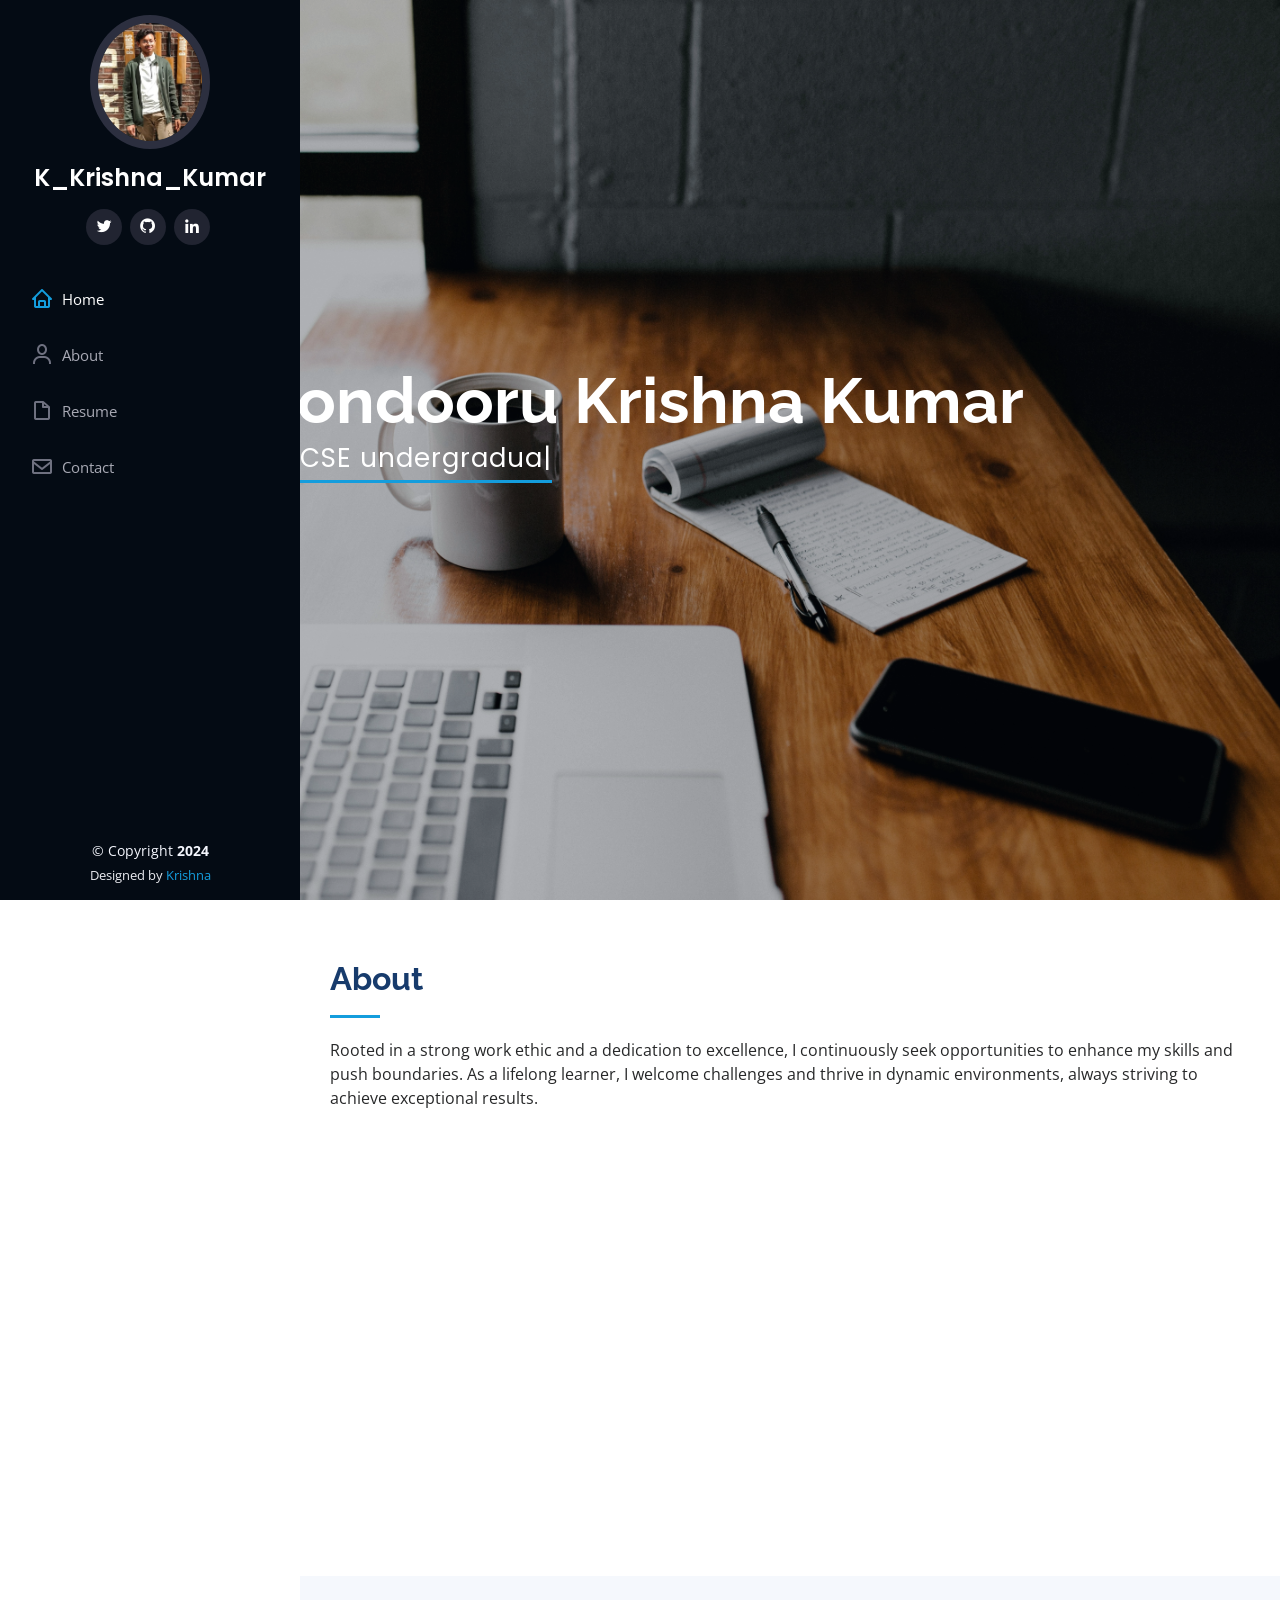
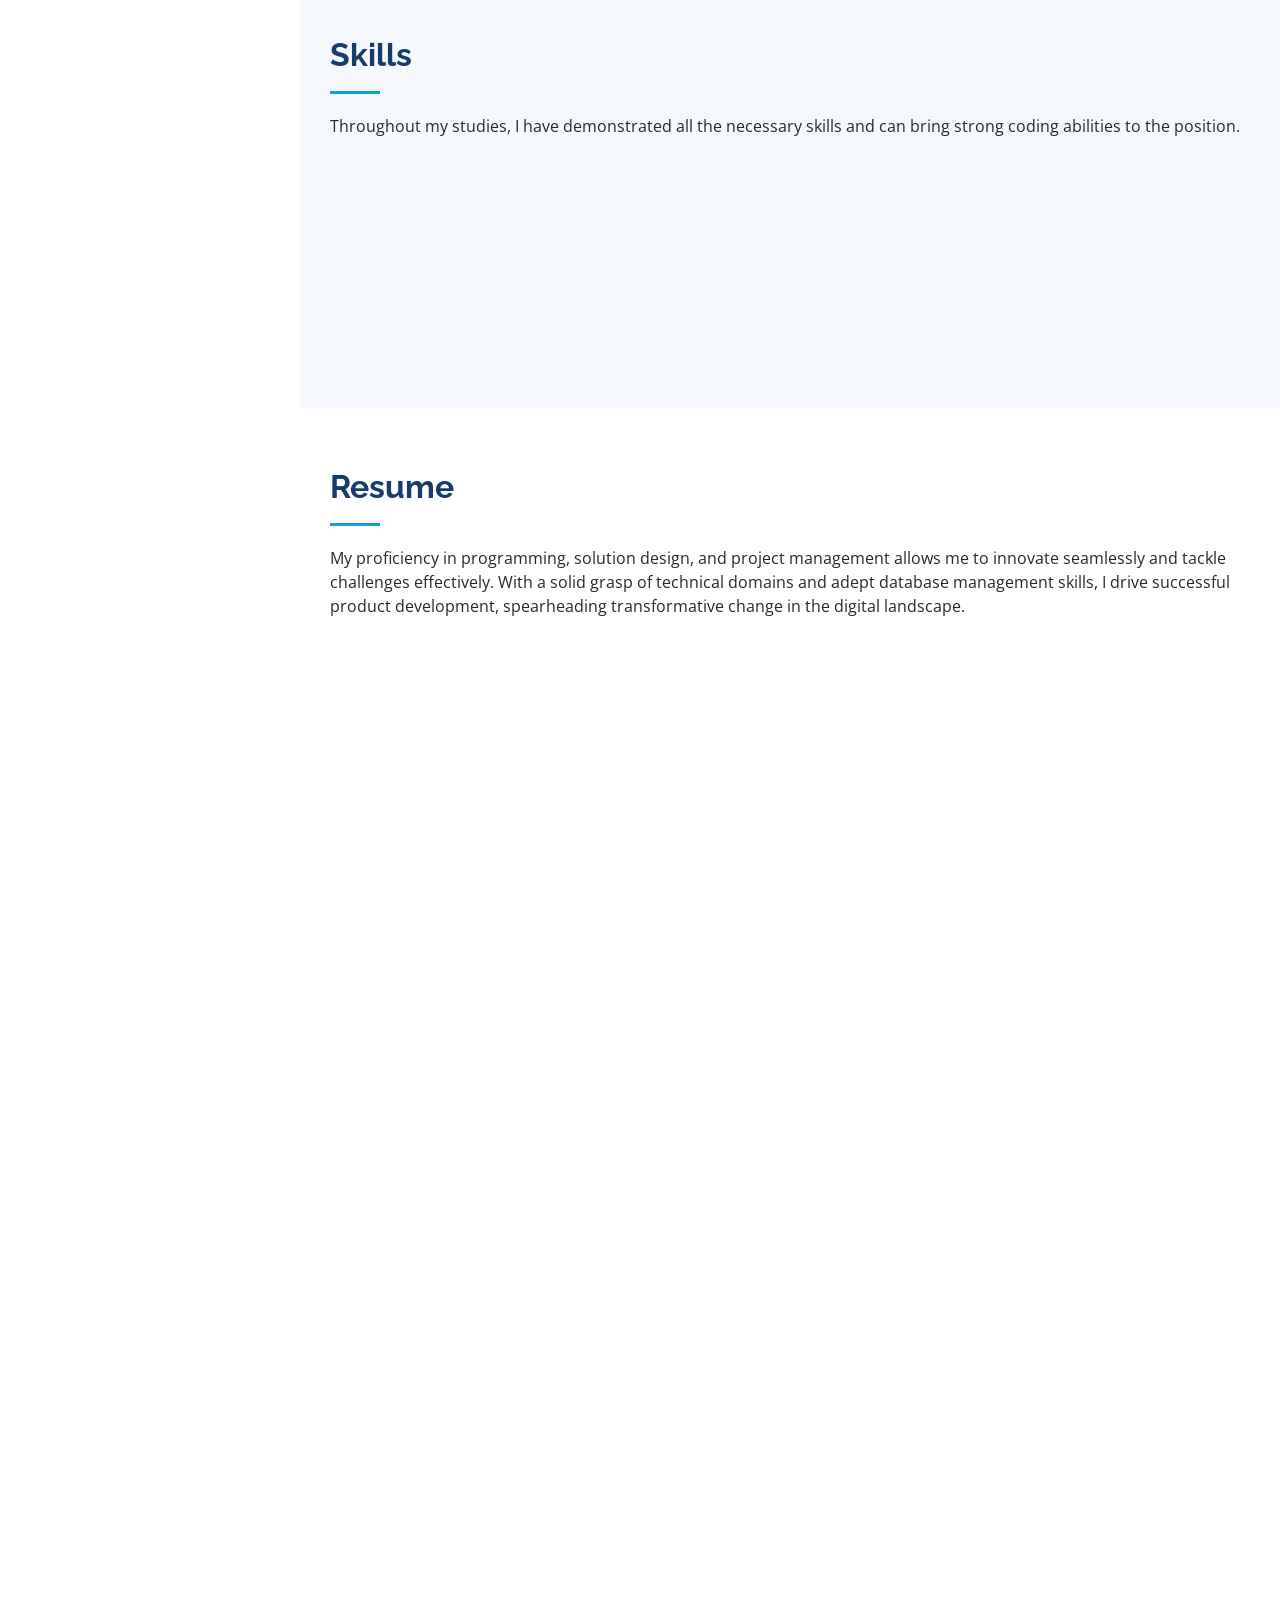
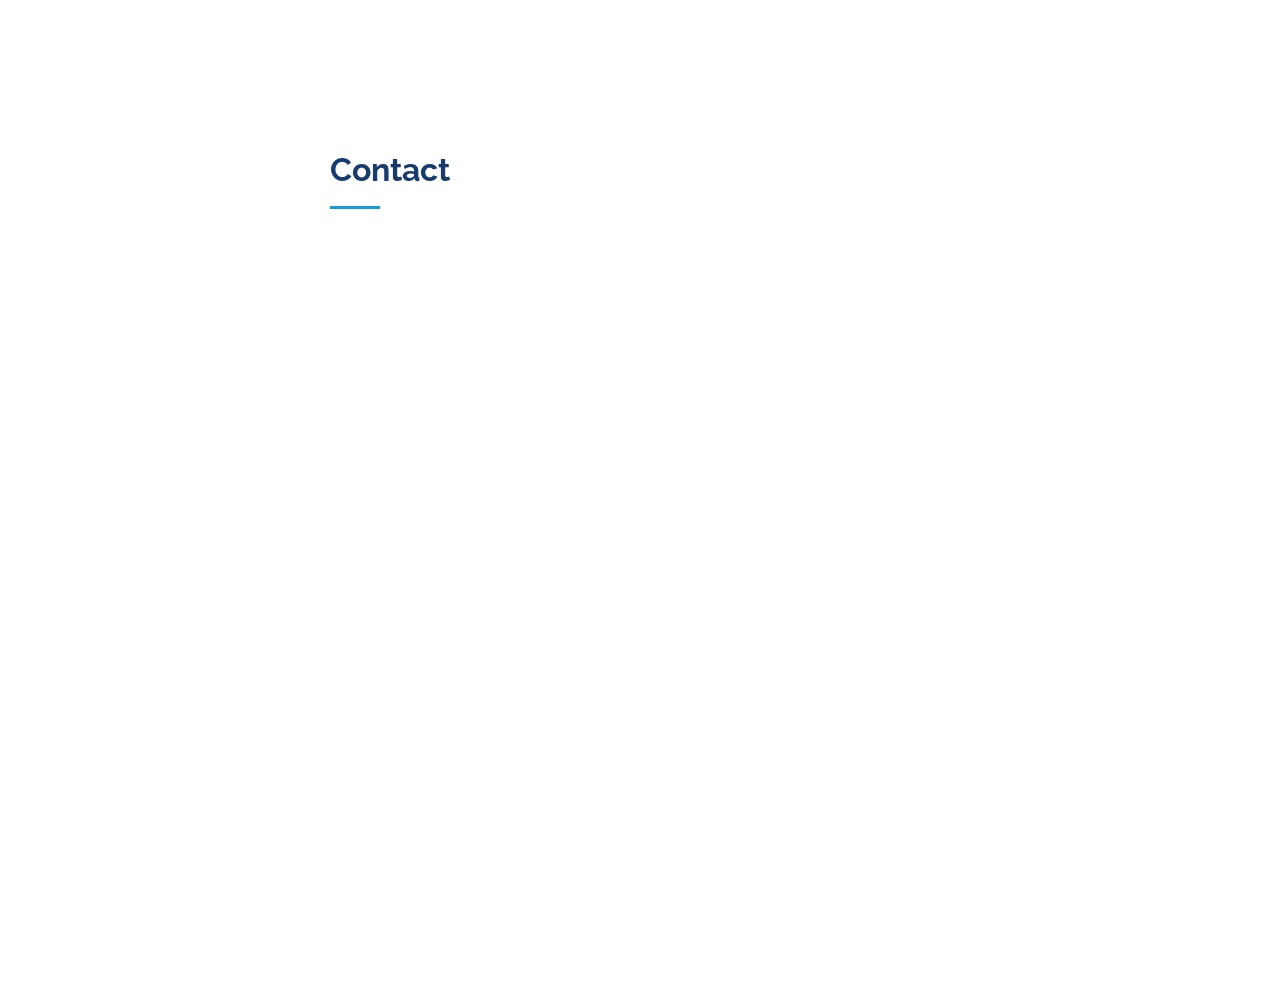
==== index.html @ 7770456d "Add files via upload" ====
<!DOCTYPE html>
<html lang="en">

<head>
  <meta charset="utf-8">
  <meta content="width=device-width, initial-scale=1.0" name="viewport">

  <title>iPortfolio Bootstrap Template - Index</title>
  <meta content="" name="description">
  <meta content="" name="keywords">

  <!-- Favicons -->
  <link href="assets/img/favicon.png" rel="icon">
  <link href="assets/img/apple-touch-icon.png" rel="apple-touch-icon">

  <!-- Google Fonts -->
  <link href="https://fonts.googleapis.com/css?family=Open+Sans:300,300i,400,400i,600,600i,700,700i|Raleway:300,300i,400,400i,500,500i,600,600i,700,700i|Poppins:300,300i,400,400i,500,500i,600,600i,700,700i" rel="stylesheet">

  <!-- Vendor CSS Files -->
  <link href="assets/vendor/aos/aos.css" rel="stylesheet">
  <link href="assets/vendor/bootstrap/css/bootstrap.min.css" rel="stylesheet">
  <link href="assets/vendor/bootstrap-icons/bootstrap-icons.css" rel="stylesheet">
  <link href="assets/vendor/boxicons/css/boxicons.min.css" rel="stylesheet">
  <link href="assets/vendor/glightbox/css/glightbox.min.css" rel="stylesheet">
  <link href="assets/vendor/swiper/swiper-bundle.min.css" rel="stylesheet">

  <!-- Template Main CSS File -->
  <link href="assets/css/style.css" rel="stylesheet">

  <!-- =======================================================
  * Template Name: iPortfolio
  * Template URL: https://bootstrapmade.com/iportfolio-bootstrap-portfolio-websites-template/
  * Updated: Mar 17 2024 with Bootstrap v5.3.3
  * Author: BootstrapMade.com
  * License: https://bootstrapmade.com/license/
  ======================================================== -->
</head>

<body>

  <!-- ======= Mobile nav toggle button ======= -->
  <i class="bi bi-list mobile-nav-toggle d-xl-none"></i>

  <!-- ======= Header ======= -->
  <header id="header">
    <div class="d-flex flex-column">

      <div class="profile">
        <img src="assets/img/Olivejacket2.jpg" alt="" class="img-fluid rounded-circle">
        <h1 class="text-light"><a href="index.html">K_Krishna_Kumar </a></h1>
        <div class="social-links mt-3 text-center">
          <a href="https://x.com/home" class="twitter"><i class="bx bxl-twitter"></i></a>
          <a href="https://github.com/KrishnakumarKPK/K.Krishna-kumar" class="github"><i class="bx bxl-github"></i></a>
          <a href="https://www.linkedin.com/in/kondooru-krishna-kumar-731044256/?originalSubdomain=in" class="linkedin"><i class="bx bxl-linkedin"></i></a>
        </div>
      </div>

      <nav id="navbar" class="nav-menu navbar">
        <ul>
          <li><a href="#hero" class="nav-link scrollto active"><i class="bx bx-home"></i> <span>Home</span></a></li>
          <li><a href="#about" class="nav-link scrollto"><i class="bx bx-user"></i> <span>About</span></a></li>
          <li><a href="#resume" class="nav-link scrollto"><i class="bx bx-file-blank"></i> <span>Resume</span></a></li>
          
          <li><a href="#contact" class="nav-link scrollto"><i class="bx bx-envelope"></i> <span>Contact</span></a></li>
        </ul>
      </nav><!-- .nav-menu -->
    </div>
  </header><!-- End Header -->

  <!-- ======= Hero Section ======= -->
  <section id="hero" class="d-flex flex-column justify-content-center align-items-center">
    <div class="hero-container" data-aos="fade-in">
      <h1>Kondooru Krishna Kumar</h1>
      <p>I'm <span class="typed" data-typed-items="CSE undergraduate,Coder,Developer,"></span></p>
    </div>
  </section><!-- End Hero -->

  <main id="main">

    <!-- ======= About Section ======= -->
    <section id="about" class="about">
      <div class="container">

        <div class="section-title">
          <h2>About</h2>
          <p>Rooted in a strong work ethic and a dedication to excellence, I continuously seek opportunities to enhance my skills and push boundaries. As a lifelong learner, I welcome challenges and thrive in dynamic environments, always striving to achieve exceptional results.</p>
        </div>

        <div class="row">
          <div class="col-lg-4" data-aos="fade-right">
            <img src="assets/img/Olivejacket2.jpg" class="img-fluid" alt="">
          </div>
          <div class="col-lg-8 pt-4 pt-lg-0 content" data-aos="fade-left">
            <h3>Coder &amp; Web Developer.</h3>
            <p class="fst-italic">
              I am enthusiastic about the future and the opportunities it presents. I aim to utilize my skills and 
              experience to develop innovative digital solutions that positively impact people's lives.
            </p>
            <div class="row">
              <div class="col-lg-6">
                <ul>
                  <li><i class="bi bi-chevron-right"></i> <strong>Birthday:</strong> <span>9 Dec 2004</span></li>
                  <li><i class="bi bi-chevron-right"></i> <strong>Phone:</strong> <span>9951388245</span></li>
                  <li><i class="bi bi-chevron-right"></i> <strong>City:</strong> <span>Hyderabad,India</span></li>
                </ul>
              </div>
              <div class="col-lg-6">
                <ul>
                  <li><i class="bi bi-chevron-right"></i> <strong>Age:</strong> <span>19</span></li>
                  <li><i class="bi bi-chevron-right"></i> <strong>Degree:</strong> <span>BTech</span></li>
                  <li><i class="bi bi-chevron-right"></i> <strong>Email:</strong> <span>kondooruk3@gmail.com</span></li>
                  <li><i class="bi bi-chevron-right"></i> <strong>Freelance:</strong> <span>Available</span></li>
                </ul>
              </div>
            </div>
            <p>
              I excel in multitasking and time management, efficiently prioritizing tasks to meet deadlines. My organizational skills enable me to handle multiple projects simultaneously without compromising quality.
            </p>
          </div>
        </div>

      </div>
    </section><!-- End About Section -->



    <!-- ======= Skills Section ======= -->
    <section id="skills" class="skills section-bg">
      <div class="container">

        <div class="section-title">
          <h2>Skills</h2>
          <p>Throughout my studies, I have demonstrated all the necessary skills and can bring strong coding abilities to the position.</p>
        </div>

        <div class="row skills-content">

          <div class="col-lg-6" data-aos="fade-up">

            <div class="progress">
              <span class="skill">HTML <i class="val">50%</i></span>
              <div class="progress-bar-wrap">
                <div class="progress-bar" role="progressbar" aria-valuenow="50" aria-valuemin="0" aria-valuemax="100"></div>
              </div>
            </div>

            <div class="progress">
              <span class="skill">CSS <i class="val">40%</i></span>
              <div class="progress-bar-wrap">
                <div class="progress-bar" role="progressbar" aria-valuenow="40" aria-valuemin="0" aria-valuemax="100"></div>
              </div>
            </div>

            <div class="progress">
              <span class="skill">JavaScript <i class="val">35%</i></span>
              <div class="progress-bar-wrap">
                <div class="progress-bar" role="progressbar" aria-valuenow="35" aria-valuemin="0" aria-valuemax="100"></div>
              </div>
            </div>

          </div>

          <div class="col-lg-6" data-aos="fade-up" data-aos-delay="100">

            <div class="progress">
              <span class="skill">Python<i class="val">70%</i></span>
              <div class="progress-bar-wrap">
                <div class="progress-bar" role="progressbar" aria-valuenow="70" aria-valuemin="0" aria-valuemax="100"></div>
              </div>
            </div>

            <div class="progress">
              <span class="skill">C++<i class="val">60%</i></span>
              <div class="progress-bar-wrap">
                <div class="progress-bar" role="progressbar" aria-valuenow="60" aria-valuemin="0" aria-valuemax="100"></div>
              </div>
            </div>

            <div class="progress">
              <span class="skill">DBMS<i class="val">60%</i></span>
              <div class="progress-bar-wrap">
                <div class="progress-bar" role="progressbar" aria-valuenow="60" aria-valuemin="0" aria-valuemax="100"></div>
              </div>
            </div>

          </div>

        </div>

      </div>
    </section><!-- End Skills Section -->

    <!-- ======= Resume Section ======= -->
    <section id="resume" class="resume">
      <div class="container">

        <div class="section-title">
          <h2>Resume</h2>
          <p>My proficiency in programming, solution design, and project management allows me to innovate seamlessly and tackle challenges effectively. With a solid grasp of technical domains and adept database management skills, I drive successful product development, spearheading transformative change in the digital landscape.</p>
        </div>

        <div class="row">
          <div class="col-lg-6" data-aos="fade-up">
            <h3 class="resume-title">Sumary</h3>
            <div class="resume-item pb-0">
              <h4>KRISHNA KUMAR KONDOORU</h4>
              <p><em>As a versatile student, I bring a robust background in coding, development, design, team leadership, and event management to the table. My passion lies in crafting innovative digital experiences, where I thrive in leading cross-functional teams, delivering cutting-edge projects, and fostering collaboration to drive impactful outcomes.</em></p>
              <ul>
                <li>Telangana,India</li>
                <li>9951388245</li>
                <li>kondooruk3@gmail.com</li>
              </ul>
            </div>

            <h3 class="resume-title">Education</h3>
            <div class="resume-item">
              <h4>B.TECH;CSE</h4>
              <h5>2022 - 2026</h5>
              <p><em>Vardhaman College of Engineering</em></p>
              <p>CGPA 9.77</p>
            </div>
            <div class="resume-item">
              <h4>Intermediate</h4>
              <h5>2020 - 2022</h5>
              <p><em>Sri Chaitanya Junior Kalasala</em></p>
              <p>Percentage 96.3%</p>
              
            </div>
            <div class="resume-item">
              <h4>SSC</h4>
              <h5>2019 - 2020</h5>
              <p><em>Sri Chaitanya Techno School</em></p>
              <p>CGPA 10.0</p>
              
            </div>
          </div>
          <div class="col-lg-6" data-aos="fade-up" data-aos-delay="100">
            <h3 class="resume-title">Professional Experience</h3>
            <div class="resume-item">
              <h4>FELLOW AT REJOLT </h4>
              <h5>2024 - Present</h5>
              <p><em>Hyderabad </em></p>
              
            </div>
            <div class="resume-item">
              <h4>INTERN AT GENZ </h4>
              <h5>2024 - Present</h5>
              <p><em>Genz Educate Wing</em></p>
              
            </div>
            <div class="col-lg-6" data-aos="fade-up" data-aos-delay="100">
              <h3 class="resume-title">Extra Curricular Activities</h3>
              <div class="resume-item">
                <h4>NSS CADET </h4>
                <h5>2022 </h5>
                <p><em>Hyderabad </em></p>
                
              </div>
              <div class="col-lg-6" data-aos="fade-up" data-aos-delay="100">
                <h3 class="resume-title">Certifications</h3>
                
                <div class="resume-item">
                  <h4>CRASH COURSE ON PYTHON </h4>
                  <h5>2024 </h5>
                  <p><em>Codewise</em></p>
                  
                </div>
                <div class="resume-item">
                  <h4>National level - VJ Hackathon  </h4>
                  <h5>2023 </h5>
                  <p><em>VNR VJIT,Hyderabad</em></p>
                  
                </div>
          </div>
          
            
        
        </div>

      </div>
    </section><!-- End Resume Section -->

    

    <!-- ======= Contact Section ======= -->
    <section id="contact" class="contact">
      <div class="container">

        <div class="section-title">
          <h2>Contact</h2>
        </div>

        <div class="row" data-aos="fade-in">

          <div class="col-lg-5 d-flex align-items-stretch">
            <div class="info">
              <div class="address">
                <i class="bi bi-geo-alt"></i>
                <h4>Location:</h4>
                <p>Hyderabad,Telangana</p>
              </div>

              <div class="email">
                <i class="bi bi-envelope"></i>
                <h4>Email:</h4>
                <p>kondooruk3@gmail.com</p>
              </div>

              <div class="phone">
                <i class="bi bi-phone"></i>
                <h4>Call:</h4>
                <p>9951388245</p>
              </div>

              <iframe src="https://www.google.com/maps/embed?pb=!1m18!1m12!1m3!1d6588.201642809243!2d78.30614531402841!3d17.25524840316772!2m3!1f0!2f0!3f0!3m2!1i1024!2i768!4f13.1!3m3!1m2!1s0x3bcbbe831da8cbad%3A0x4a90e51ab5b5a62c!2sVardhaman%20College%20of%20Engineering!5e0!3m2!1sen!2sin!4v1716612719995!5m2!1sen!2sin" frameborder="0" style="border:0; width: 100%; height: 290px;" allowfullscreen></iframe>
          </div>

          
        </div>

      </div>
    </section><!-- End Contact Section -->

  </main><!-- End #main -->

  <!-- ======= Footer ======= -->
  <footer id="footer">
    <div class="container">
      <div class="copyright">
        &copy; Copyright <strong><span>2024</span></strong>
      </div>
      <div class="credits">
        <!-- All the links in the footer should remain intact. -->
        <!-- You can delete the links only if you purchased the pro version. -->
        <!-- Licensing information: https://bootstrapmade.com/license/ -->
        <!-- Purchase the pro version with working PHP/AJAX contact form: https://bootstrapmade.com/iportfolio-bootstrap-portfolio-websites-template/ -->
        Designed by <a href="https://www.linkedin.com/in/kondooru-krishna-kumar-731044256/?originalSubdomain=in">Krishna</a>
      </div>
    </div>
  </footer><!-- End  Footer -->

  <a href="#" class="back-to-top d-flex align-items-center justify-content-center"><i class="bi bi-arrow-up-short"></i></a>

  <!-- Vendor JS Files -->
  <script src="assets/vendor/purecounter/purecounter_vanilla.js"></script>
  <script src="assets/vendor/aos/aos.js"></script>
  <script src="assets/vendor/bootstrap/js/bootstrap.bundle.min.js"></script>
  <script src="assets/vendor/glightbox/js/glightbox.min.js"></script>
  <script src="assets/vendor/isotope-layout/isotope.pkgd.min.js"></script>
  <script src="assets/vendor/swiper/swiper-bundle.min.js"></script>
  <script src="assets/vendor/typed.js/typed.umd.js"></script>
  <script src="assets/vendor/waypoints/noframework.waypoints.js"></script>
  <script src="assets/vendor/php-email-form/validate.js"></script>

  <!-- Template Main JS File -->
  <script src="assets/js/main.js"></script>

</body>

</html>
---- assets/css/style.css ----
/**
* Template Name: iPortfolio
* Template URL: https://bootstrapmade.com/iportfolio-bootstrap-portfolio-websites-template/
* Updated: Mar 17 2024 with Bootstrap v5.3.3
* Author: BootstrapMade.com
* License: https://bootstrapmade.com/license/
*/

/*--------------------------------------------------------------
# General
--------------------------------------------------------------*/
body {
    font-family: "Open Sans", sans-serif;
    color: #272829;
  }
  
  a {
    color: #149ddd;
    text-decoration: none;
  }
  
  a:hover {
    color: #37b3ed;
    text-decoration: none;
  }
  
  h1,
  h2,
  h3,
  h4,
  h5,
  h6 {
    font-family: "Raleway", sans-serif;
  }
  
  /*--------------------------------------------------------------
  # Back to top button
  --------------------------------------------------------------*/
  .back-to-top {
    position: fixed;
    visibility: hidden;
    opacity: 0;
    right: 15px;
    bottom: 15px;
    z-index: 996;
    background: #149ddd;
    width: 40px;
    height: 40px;
    border-radius: 50px;
    transition: all 0.4s;
  }
  
  .back-to-top i {
    font-size: 28px;
    color: #fff;
    line-height: 0;
  }
  
  .back-to-top:hover {
    background: #2eafec;
    color: #fff;
  }
  
  .back-to-top.active {
    visibility: visible;
    opacity: 1;
  }
  
  /*--------------------------------------------------------------
  # Header
  --------------------------------------------------------------*/
  #header {
    position: fixed;
    top: 0;
    left: 0;
    bottom: 0;
    width: 300px;
    transition: all ease-in-out 0.5s;
    z-index: 9997;
    transition: all 0.5s;
    padding: 0 15px;
    background: #040b14;
    overflow-y: auto;
  }
  
  #header .profile img {
    margin: 15px auto;
    display: block;
    width: 120px;
    border: 8px solid #2c2f3f;
  }
  
  #header .profile h1 {
    font-size: 24px;
    margin: 0;
    padding: 0;
    font-weight: 600;
    -moz-text-align-last: center;
    text-align-last: center;
    font-family: "Poppins", sans-serif;
  }
  
  #header .profile h1 a,
  #header .profile h1 a:hover {
    color: #fff;
    text-decoration: none;
  }
  
  #header .profile .social-links a {
    font-size: 18px;
    display: inline-block;
    background: #212431;
    color: #fff;
    line-height: 1;
    padding: 8px 0;
    margin-right: 4px;
    border-radius: 50%;
    text-align: center;
    width: 36px;
    height: 36px;
    transition: 0.3s;
  }
  
  #header .profile .social-links a:hover {
    background: #149ddd;
    color: #fff;
    text-decoration: none;
  }
  
  #main {
    margin-left: 300px;
  }
  
  .container,
  .container-fluid {
    padding-left: 30px;
    padding-right: 30px;
  }
  
  @media (max-width: 1199px) {
    #header {
      left: -300px;
    }
  
    #main {
      margin-left: 0;
    }
  
    .container,
    .container-fluid {
      padding-left: 12px;
      padding-right: 12px;
    }
  }
  
  /*--------------------------------------------------------------
  # Navigation Menu
  --------------------------------------------------------------*/
  /* Desktop Navigation */
  .nav-menu {
    padding: 30px 0 0 0;
  }
  
  .nav-menu * {
    margin: 0;
    padding: 0;
    list-style: none;
  }
  
  .nav-menu>ul>li {
    position: relative;
    white-space: nowrap;
  }
  
  .nav-menu a,
  .nav-menu a:focus {
    display: flex;
    align-items: center;
    color: #a8a9b4;
    padding: 12px 15px;
    margin-bottom: 8px;
    transition: 0.3s;
    font-size: 15px;
  }
  
  .nav-menu a i,
  .nav-menu a:focus i {
    font-size: 24px;
    padding-right: 8px;
    color: #6f7180;
  }
  
  .nav-menu a:hover,
  .nav-menu .active,
  .nav-menu .active:focus,
  .nav-menu li:hover>a {
    text-decoration: none;
    color: #fff;
  }
  
  .nav-menu a:hover i,
  .nav-menu .active i,
  .nav-menu .active:focus i,
  .nav-menu li:hover>a i {
    color: #149ddd;
  }
  
  /* Mobile Navigation */
  .mobile-nav-toggle {
    position: fixed;
    right: 15px;
    top: 15px;
    z-index: 9998;
    border: 0;
    font-size: 24px;
    transition: all 0.4s;
    outline: none !important;
    background-color: #149ddd;
    color: #fff;
    width: 40px;
    height: 40px;
    display: inline-flex;
    align-items: center;
    justify-content: center;
    line-height: 0;
    border-radius: 50px;
    cursor: pointer;
  }
  
  .mobile-nav-active {
    overflow: hidden;
  }
  
  .mobile-nav-active #header {
    left: 0;
  }
  
  /*--------------------------------------------------------------
  # Hero Section
  --------------------------------------------------------------*/
  #hero {
    width: 100%;
    height: 100vh;
    background: url("../img/hero-bg.jpg") top center;
    background-size: cover;
  }
  
  #hero:before {
    content: "";
    background: rgba(5, 13, 24, 0.3);
    position: absolute;
    bottom: 0;
    top: 0;
    left: 0;
    right: 0;
    z-index: 1;
  }
  
  #hero .hero-container {
    position: relative;
    z-index: 2;
    min-width: 300px;
  }
  
  #hero h1 {
    margin: 0 0 10px 0;
    font-size: 64px;
    font-weight: 700;
    line-height: 56px;
    color: #fff;
  }
  
  #hero p {
    color: #fff;
    margin-bottom: 50px;
    font-size: 26px;
    font-family: "Poppins", sans-serif;
  }
  
  #hero p span {
    color: #fff;
    padding-bottom: 4px;
    letter-spacing: 1px;
    border-bottom: 3px solid #149ddd;
  }
  
  @media (min-width: 1024px) {
    #hero {
      background-attachment: fixed;
    }
  }
  
  @media (max-width: 768px) {
    #hero h1 {
      font-size: 28px;
      line-height: 36px;
    }
  
    #hero h2 {
      font-size: 18px;
      line-height: 24px;
      margin-bottom: 30px;
    }
  }
  
  /*--------------------------------------------------------------
  # Sections General
  --------------------------------------------------------------*/
  section {
    padding: 60px 0;
    overflow: hidden;
  }
  
  .section-bg {
    background: #f5f8fd;
  }
  
  .section-title {
    padding-bottom: 30px;
  }
  
  .section-title h2 {
    font-size: 32px;
    font-weight: bold;
    margin-bottom: 20px;
    padding-bottom: 20px;
    position: relative;
    color: #173b6c;
  }
  
  .section-title h2::after {
    content: "";
    position: absolute;
    display: block;
    width: 50px;
    height: 3px;
    background: #149ddd;
    bottom: 0;
    left: 0;
  }
  
  .section-title p {
    margin-bottom: 0;
  }
  
  /*--------------------------------------------------------------
  # About
  --------------------------------------------------------------*/
  .about .content h3 {
    font-weight: 700;
    font-size: 26px;
    color: #173b6c;
  }
  
  .about .content ul {
    list-style: none;
    padding: 0;
  }
  
  .about .content ul li {
    margin-bottom: 20px;
    display: flex;
    align-items: center;
  }
  
  .about .content ul strong {
    margin-right: 10px;
  }
  
  .about .content ul i {
    font-size: 16px;
    margin-right: 5px;
    color: #149ddd;
    line-height: 0;
  }
  
  .about .content p:last-child {
    margin-bottom: 0;
  }
  
  /*--------------------------------------------------------------
  # Facts
  --------------------------------------------------------------*/
  .facts {
    padding-bottom: 30px;
  }
  
  .facts .count-box {
    padding: 30px;
    width: 100%;
  }
  
  .facts .count-box i {
    display: block;
    font-size: 44px;
    color: #149ddd;
    float: left;
    line-height: 0;
  }
  
  .facts .count-box span {
    font-size: 48px;
    line-height: 40px;
    display: block;
    font-weight: 700;
    color: #050d18;
    margin-left: 60px;
  }
  
  .facts .count-box p {
    padding: 15px 0 0 0;
    margin: 0 0 0 60px;
    font-family: "Raleway", sans-serif;
    font-size: 14px;
    color: #122f57;
  }
  
  .facts .count-box a {
    font-weight: 600;
    display: block;
    margin-top: 20px;
    color: #122f57;
    font-size: 15px;
    font-family: "Poppins", sans-serif;
    transition: ease-in-out 0.3s;
  }
  
  .facts .count-box a:hover {
    color: #1f5297;
  }
  
  /*--------------------------------------------------------------
  # Akills
  --------------------------------------------------------------*/
  .skills .progress {
    height: 60px;
    display: block;
    background: none;
    border-radius: 0;
  }
  
  .skills .progress .skill {
    padding: 0;
    margin: 0 0 6px 0;
    text-transform: uppercase;
    display: block;
    font-weight: 600;
    font-family: "Poppins", sans-serif;
    color: #050d18;
  }
  
  .skills .progress .skill .val {
    float: right;
    font-style: normal;
  }
  
  .skills .progress-bar-wrap {
    background: #dce8f8;
    height: 10px;
  }
  
  .skills .progress-bar {
    width: 1px;
    height: 10px;
    transition: 0.9s;
    background-color: #149ddd;
  }
  
  /*--------------------------------------------------------------
  # Resume
  --------------------------------------------------------------*/
  .resume .resume-title {
    font-size: 26px;
    font-weight: 700;
    margin-top: 20px;
    margin-bottom: 20px;
    color: #050d18;
  }
  
  .resume .resume-item {
    padding: 0 0 20px 20px;
    margin-top: -2px;
    border-left: 2px solid #1f5297;
    position: relative;
  }
  
  .resume .resume-item h4 {
    line-height: 18px;
    font-size: 18px;
    font-weight: 600;
    text-transform: uppercase;
    font-family: "Poppins", sans-serif;
    color: #050d18;
    margin-bottom: 10px;
  }
  
  .resume .resume-item h5 {
    font-size: 16px;
    background: #e4edf9;
    padding: 5px 15px;
    display: inline-block;
    font-weight: 600;
    margin-bottom: 10px;
  }
  
  .resume .resume-item ul {
    padding-left: 20px;
  }
  
  .resume .resume-item ul li {
    padding-bottom: 10px;
  }
  
  .resume .resume-item:last-child {
    padding-bottom: 0;
  }
  
  .resume .resume-item::before {
    content: "";
    position: absolute;
    width: 16px;
    height: 16px;
    border-radius: 50px;
    left: -9px;
    top: 0;
    background: #fff;
    border: 2px solid #1f5297;
  }
  
  /*--------------------------------------------------------------
  # Portfolio
  --------------------------------------------------------------*/
  .portfolio .portfolio-item {
    margin-bottom: 30px;
  }
  
  .portfolio #portfolio-flters {
    padding: 0;
    margin: 0 auto 35px auto;
    list-style: none;
    text-align: center;
    background: #fff;
    border-radius: 50px;
    padding: 2px 15px;
  }
  
  .portfolio #portfolio-flters li {
    cursor: pointer;
    display: inline-block;
    padding: 10px 15px 8px 15px;
    font-size: 14px;
    font-weight: 600;
    line-height: 1;
    text-transform: uppercase;
    color: #272829;
    margin-bottom: 5px;
    transition: all 0.3s ease-in-out;
  }
  
  .portfolio #portfolio-flters li:hover,
  .portfolio #portfolio-flters li.filter-active {
    color: #149ddd;
  }
  
  .portfolio #portfolio-flters li:last-child {
    margin-right: 0;
  }
  
  .portfolio .portfolio-wrap {
    transition: 0.3s;
    position: relative;
    overflow: hidden;
    z-index: 1;
  }
  
  .portfolio .portfolio-wrap::before {
    content: "";
    background: rgba(255, 255, 255, 0.5);
    position: absolute;
    left: 0;
    right: 0;
    top: 0;
    bottom: 0;
    transition: all ease-in-out 0.3s;
    z-index: 2;
    opacity: 0;
  }
  
  .portfolio .portfolio-wrap .portfolio-links {
    opacity: 1;
    left: 0;
    right: 0;
    bottom: -60px;
    z-index: 3;
    position: absolute;
    transition: all ease-in-out 0.3s;
    display: flex;
    justify-content: center;
  }
  
  .portfolio .portfolio-wrap .portfolio-links a {
    color: #fff;
    font-size: 28px;
    text-align: center;
    background: rgba(20, 157, 221, 0.75);
    transition: 0.3s;
    width: 50%;
  }
  
  .portfolio .portfolio-wrap .portfolio-links a:hover {
    background: rgba(20, 157, 221, 0.95);
  }
  
  .portfolio .portfolio-wrap .portfolio-links a+a {
    border-left: 1px solid #37b3ed;
  }
  
  .portfolio .portfolio-wrap:hover::before {
    top: 0;
    left: 0;
    right: 0;
    bottom: 0;
    opacity: 1;
  }
  
  .portfolio .portfolio-wrap:hover .portfolio-links {
    opacity: 1;
    bottom: 0;
  }
  
  /*--------------------------------------------------------------
  # Portfolio Details
  --------------------------------------------------------------*/
  .portfolio-details {
    padding-top: 40px;
  }
  
  .portfolio-details .portfolio-details-slider img {
    width: 100%;
  }
  
  .portfolio-details .portfolio-details-slider .swiper-pagination {
    margin-top: 20px;
    position: relative;
  }
  
  .portfolio-details .portfolio-details-slider .swiper-pagination .swiper-pagination-bullet {
    width: 12px;
    height: 12px;
    background-color: #fff;
    opacity: 1;
    border: 1px solid #149ddd;
  }
  
  .portfolio-details .portfolio-details-slider .swiper-pagination .swiper-pagination-bullet-active {
    background-color: #149ddd;
  }
  
  .portfolio-details .portfolio-info {
    padding: 30px;
    box-shadow: 0px 0 30px rgba(5, 13, 24, 0.08);
  }
  
  .portfolio-details .portfolio-info h3 {
    font-size: 22px;
    font-weight: 700;
    margin-bottom: 20px;
    padding-bottom: 20px;
    border-bottom: 1px solid #eee;
  }
  
  .portfolio-details .portfolio-info ul {
    list-style: none;
    padding: 0;
    font-size: 15px;
  }
  
  .portfolio-details .portfolio-info ul li+li {
    margin-top: 10px;
  }
  
  .portfolio-details .portfolio-description {
    padding-top: 30px;
  }
  
  .portfolio-details .portfolio-description h2 {
    font-size: 26px;
    font-weight: 700;
    margin-bottom: 20px;
  }
  
  .portfolio-details .portfolio-description p {
    padding: 0;
  }
  
  /*--------------------------------------------------------------
  # Services
  --------------------------------------------------------------*/
  .services .icon-box {
    margin-bottom: 20px;
  }
  
  .services .icon {
    float: left;
    display: flex;
    align-items: center;
    justify-content: center;
    width: 54px;
    height: 54px;
    background: #149ddd;
    border-radius: 50%;
    transition: 0.5s;
    border: 1px solid #149ddd;
  }
  
  .services .icon i {
    color: #fff;
    font-size: 24px;
    line-height: 0;
  }
  
  .services .icon-box:hover .icon {
    background: #fff;
  }
  
  .services .icon-box:hover .icon i {
    color: #149ddd;
  }
  
  .services .title {
    margin-left: 80px;
    font-weight: 700;
    margin-bottom: 15px;
    font-size: 18px;
  }
  
  .services .title a {
    color: #343a40;
  }
  
  .services .title a:hover {
    color: #149ddd;
  }
  
  .services .description {
    margin-left: 80px;
    line-height: 24px;
    font-size: 14px;
  }
  
  /*--------------------------------------------------------------
  # Testimonials
  --------------------------------------------------------------*/
  .testimonials .testimonials-carousel,
  .testimonials .testimonials-slider {
    overflow: hidden;
  }
  
  .testimonials .testimonial-item {
    box-sizing: content-box;
    text-align: center;
    min-height: 320px;
  }
  
  .testimonials .testimonial-item .testimonial-img {
    width: 90px;
    border-radius: 50%;
    margin: 0 auto;
  }
  
  .testimonials .testimonial-item h3 {
    font-size: 18px;
    font-weight: bold;
    margin: 10px 0 5px 0;
    color: #111;
  }
  
  .testimonials .testimonial-item h4 {
    font-size: 14px;
    color: #999;
    margin: 0;
  }
  
  .testimonials .testimonial-item .quote-icon-left,
  .testimonials .testimonial-item .quote-icon-right {
    color: #c3e8fa;
    font-size: 26px;
  }
  
  .testimonials .testimonial-item .quote-icon-left {
    display: inline-block;
    left: -5px;
    position: relative;
  }
  
  .testimonials .testimonial-item .quote-icon-right {
    display: inline-block;
    right: -5px;
    position: relative;
    top: 10px;
  }
  
  .testimonials .testimonial-item p {
    font-style: italic;
    margin: 0 15px 15px 15px;
    padding: 20px;
    background: #fff;
    position: relative;
    margin-bottom: 35px;
    border-radius: 6px;
    box-shadow: 0px 2px 15px rgba(0, 0, 0, 0.1);
  }
  
  .testimonials .testimonial-item p::after {
    content: "";
    width: 0;
    height: 0;
    border-top: 20px solid #fff;
    border-right: 20px solid transparent;
    border-left: 20px solid transparent;
    position: absolute;
    bottom: -20px;
    left: calc(50% - 20px);
  }
  
  .testimonials .swiper-pagination {
    margin-top: 20px;
    position: relative;
  }
  
  .testimonials .swiper-pagination .swiper-pagination-bullet {
    width: 12px;
    height: 12px;
    background-color: #fff;
    opacity: 1;
    border: 1px solid #149ddd;
  }
  
  .testimonials .swiper-pagination .swiper-pagination-bullet-active {
    background-color: #149ddd;
  }
  
  /*--------------------------------------------------------------
  # Contact
  --------------------------------------------------------------*/
  .contact {
    padding-bottom: 130px;
  }
  
  .contact .info {
    padding: 30px;
    background: #fff;
    width: 100%;
    box-shadow: 0 0 24px 0 rgba(0, 0, 0, 0.12);
  }
  
  .contact .info i {
    font-size: 20px;
    color: #149ddd;
    float: left;
    width: 44px;
    height: 44px;
    background: #dff3fc;
    display: flex;
    justify-content: center;
    align-items: center;
    border-radius: 50px;
    transition: all 0.3s ease-in-out;
  }
  
  .contact .info h4 {
    padding: 0 0 0 60px;
    font-size: 22px;
    font-weight: 600;
    margin-bottom: 5px;
    color: #050d18;
  }
  
  .contact .info p {
    padding: 0 0 10px 60px;
    margin-bottom: 20px;
    font-size: 14px;
    color: #173b6c;
  }
  
  .contact .info .email p {
    padding-top: 5px;
  }
  
  .contact .info .social-links {
    padding-left: 60px;
  }
  
  .contact .info .social-links a {
    font-size: 18px;
    display: inline-block;
    background: #333;
    color: #fff;
    line-height: 1;
    padding: 8px 0;
    border-radius: 50%;
    text-align: center;
    width: 36px;
    height: 36px;
    transition: 0.3s;
    margin-right: 10px;
  }
  
  .contact .info .social-links a:hover {
    background: #149ddd;
    color: #fff;
  }
  
  .contact .info .email:hover i,
  .contact .info .address:hover i,
  .contact .info .phone:hover i {
    background: #149ddd;
    color: #fff;
  }
  
  .contact .php-email-form {
    width: 100%;
    padding: 30px;
    background: #fff;
    box-shadow: 0 0 24px 0 rgba(0, 0, 0, 0.12);
  }
  
  .contact .php-email-form .form-group {
    padding-bottom: 8px;
  }
  
  .contact .php-email-form .validate {
    display: none;
    color: red;
    margin: 0 0 15px 0;
    font-weight: 400;
    font-size: 13px;
  }
  
  .contact .php-email-form .error-message {
    display: none;
    color: #fff;
    background: #ed3c0d;
    text-align: left;
    padding: 15px;
    font-weight: 600;
  }
  
  .contact .php-email-form .error-message br+br {
    margin-top: 25px;
  }
  
  .contact .php-email-form .sent-message {
    display: none;
    color: #fff;
    background: #18d26e;
    text-align: center;
    padding: 15px;
    font-weight: 600;
  }
  
  .contact .php-email-form .loading {
    display: none;
    background: #fff;
    text-align: center;
    padding: 15px;
  }
  
  .contact .php-email-form .loading:before {
    content: "";
    display: inline-block;
    border-radius: 50%;
    width: 24px;
    height: 24px;
    margin: 0 10px -6px 0;
    border: 3px solid #18d26e;
    border-top-color: #eee;
    animation: animate-loading 1s linear infinite;
  }
  
  .contact .php-email-form .form-group {
    margin-bottom: 15px;
  }
  
  .contact .php-email-form label {
    padding-bottom: 8px;
  }
  
  .contact .php-email-form input,
  .contact .php-email-form textarea {
    border-radius: 0;
    box-shadow: none;
    font-size: 14px;
  }
  
  .contact .php-email-form input {
    height: 44px;
  }
  
  .contact .php-email-form textarea {
    padding: 10px 15px;
  }
  
  .contact .php-email-form button[type=submit] {
    background: #149ddd;
    border: 0;
    padding: 10px 24px;
    color: #fff;
    transition: 0.4s;
    border-radius: 4px;
  }
  
  .contact .php-email-form button[type=submit]:hover {
    background: #37b3ed;
  }
  
  @keyframes animate-loading {
    0% {
      transform: rotate(0deg);
    }
  
    100% {
      transform: rotate(360deg);
    }
  }
  
  /*--------------------------------------------------------------
  # Breadcrumbs
  --------------------------------------------------------------*/
  .breadcrumbs {
    padding: 20px 0;
    background: #f9f9f9;
  }
  
  .breadcrumbs h2 {
    font-size: 26px;
    font-weight: 300;
  }
  
  .breadcrumbs ol {
    display: flex;
    flex-wrap: wrap;
    list-style: none;
    padding: 0;
    margin: 0;
    font-size: 15px;
  }
  
  .breadcrumbs ol li+li {
    padding-left: 10px;
  }
  
  .breadcrumbs ol li+li::before {
    display: inline-block;
    padding-right: 10px;
    color: #0e2442;
    content: "/";
  }
  
  @media (max-width: 768px) {
    .breadcrumbs .d-flex {
      display: block !important;
    }
  
    .breadcrumbs ol {
      display: block;
    }
  
    .breadcrumbs ol li {
      display: inline-block;
    }
  }
  
  /*--------------------------------------------------------------
  # Footer
  --------------------------------------------------------------*/
  #footer {
    padding: 15px;
    color: #f4f6fd;
    font-size: 14px;
    position: fixed;
    left: 0;
    bottom: 0;
    width: 300px;
    z-index: 9999;
    background: #040b14;
  }
  
  #footer .copyright {
    text-align: center;
  }
  
  #footer .credits {
    padding-top: 5px;
    text-align: center;
    font-size: 13px;
    color: #eaebf0;
  }
  
  @media (max-width: 1199px) {
    #footer {
      position: static;
      width: auto;
      padding-right: 20px 15px;
    }
  }
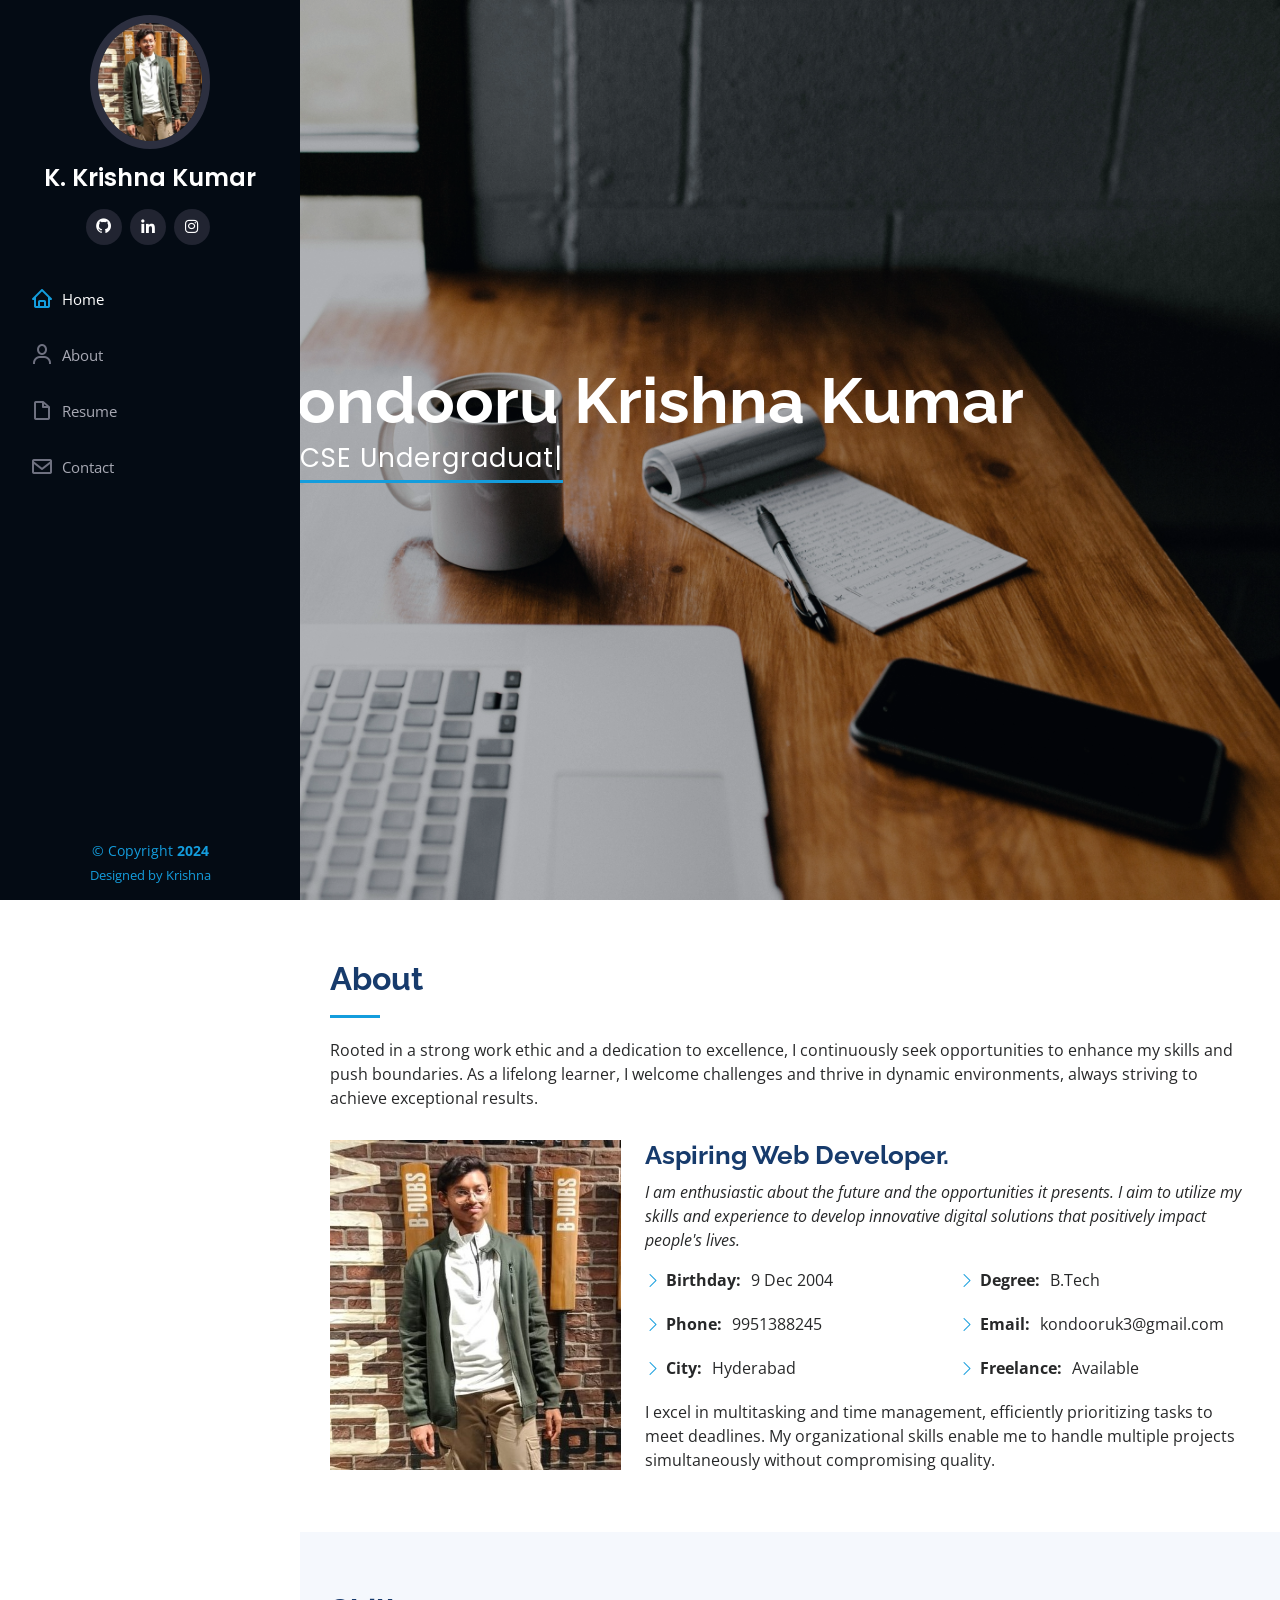
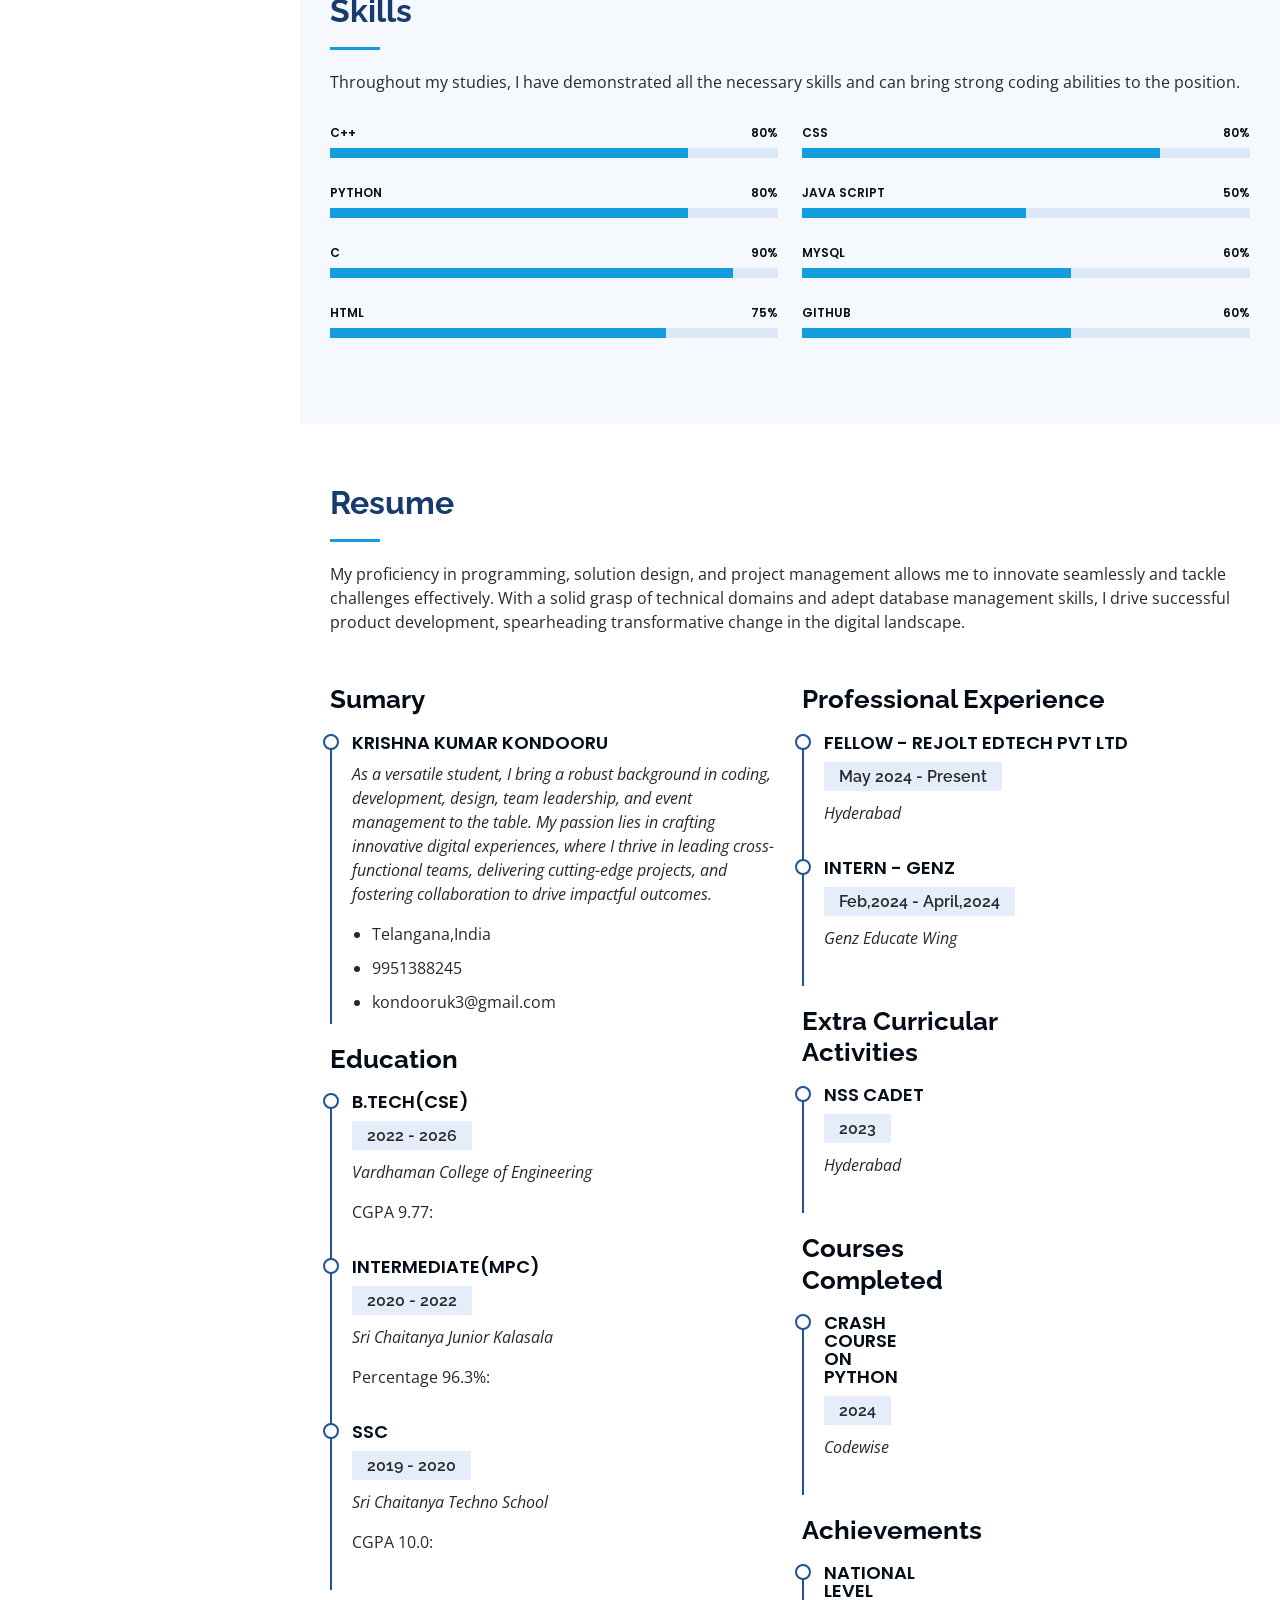
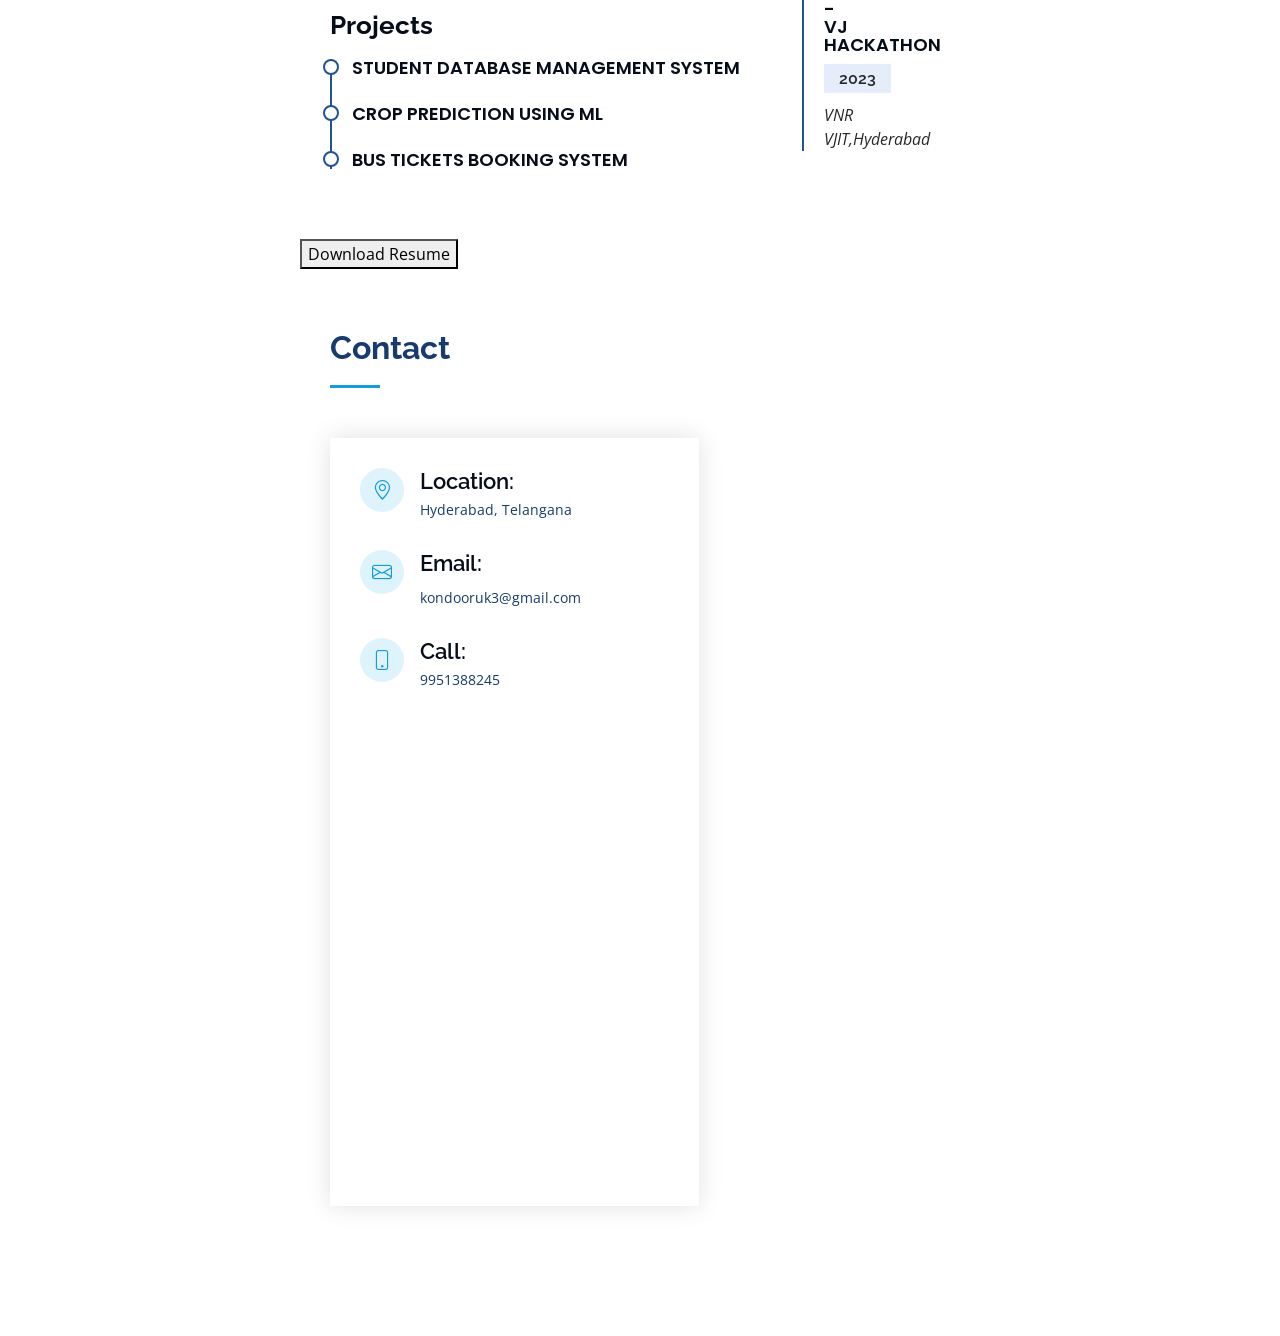
==== commit 94d7eb7b: "Add files via upload" ====
--- a/index.html
+++ b/index.html
@@ -5,13 +5,13 @@
   <meta charset="utf-8">
   <meta content="width=device-width, initial-scale=1.0" name="viewport">
 
-  <title>iPortfolio Bootstrap Template - Index</title>
+  <title>Krishna Kumar Kondooru Portfolio</title>
   <meta content="" name="description">
   <meta content="" name="keywords">
 
   <!-- Favicons -->
-  <link href="assets/img/favicon.png" rel="icon">
-  <link href="assets/img/apple-touch-icon.png" rel="apple-touch-icon">
+  <link href="assets/img/favicon.jpg" rel="icon">
+  <link href="assets/img/apple-touch-icon.jpg" rel="apple-touch-icon">
 
   <!-- Google Fonts -->
   <link href="https://fonts.googleapis.com/css?family=Open+Sans:300,300i,400,400i,600,600i,700,700i|Raleway:300,300i,400,400i,500,500i,600,600i,700,700i|Poppins:300,300i,400,400i,500,500i,600,600i,700,700i" rel="stylesheet">
@@ -47,11 +47,12 @@
 
       <div class="profile">
         <img src="assets/img/Olivejacket2.jpg" alt="" class="img-fluid rounded-circle">
-        <h1 class="text-light"><a href="index.html">K_Krishna_Kumar </a></h1>
+        <h1 class="text-light"><a href="index.html">K. Krishna Kumar </a></h1>
         <div class="social-links mt-3 text-center">
-          <a href="https://x.com/home" class="twitter"><i class="bx bxl-twitter"></i></a>
           <a href="https://github.com/KrishnakumarKPK/K.Krishna-kumar" class="github"><i class="bx bxl-github"></i></a>
           <a href="https://www.linkedin.com/in/kondooru-krishna-kumar-731044256/?originalSubdomain=in" class="linkedin"><i class="bx bxl-linkedin"></i></a>
+          <a href="https://www.instagram.com/_krishnakumar.k/" class="instagram"><i class="bx bxl-instagram"></i></a>
+
         </div>
       </div>
 
@@ -71,7 +72,7 @@
   <section id="hero" class="d-flex flex-column justify-content-center align-items-center">
     <div class="hero-container" data-aos="fade-in">
       <h1>Kondooru Krishna Kumar</h1>
-      <p>I'm <span class="typed" data-typed-items="CSE undergraduate,Coder,Developer,"></span></p>
+      <p>I'm <span class="typed" data-typed-items="CSE Undergraduate,Developer,"></span></p>
     </div>
   </section><!-- End Hero -->
 
@@ -91,7 +92,7 @@
             <img src="assets/img/Olivejacket2.jpg" class="img-fluid" alt="">
           </div>
           <div class="col-lg-8 pt-4 pt-lg-0 content" data-aos="fade-left">
-            <h3>Coder &amp; Web Developer.</h3>
+            <h3>Aspiring Web Developer.</h3>
             <p class="fst-italic">
               I am enthusiastic about the future and the opportunities it presents. I aim to utilize my skills and 
               experience to develop innovative digital solutions that positively impact people's lives.
@@ -101,13 +102,12 @@
                 <ul>
                   <li><i class="bi bi-chevron-right"></i> <strong>Birthday:</strong> <span>9 Dec 2004</span></li>
                   <li><i class="bi bi-chevron-right"></i> <strong>Phone:</strong> <span>9951388245</span></li>
-                  <li><i class="bi bi-chevron-right"></i> <strong>City:</strong> <span>Hyderabad,India</span></li>
+                  <li><i class="bi bi-chevron-right"></i> <strong>City:</strong> <span>Hyderabad</span></li>
                 </ul>
               </div>
               <div class="col-lg-6">
                 <ul>
-                  <li><i class="bi bi-chevron-right"></i> <strong>Age:</strong> <span>19</span></li>
-                  <li><i class="bi bi-chevron-right"></i> <strong>Degree:</strong> <span>BTech</span></li>
+                  <li><i class="bi bi-chevron-right"></i> <strong>Degree:</strong> <span>B.Tech</span></li>
                   <li><i class="bi bi-chevron-right"></i> <strong>Email:</strong> <span>kondooruk3@gmail.com</span></li>
                   <li><i class="bi bi-chevron-right"></i> <strong>Freelance:</strong> <span>Available</span></li>
                 </ul>
@@ -138,46 +138,60 @@
           <div class="col-lg-6" data-aos="fade-up">
 
             <div class="progress">
-              <span class="skill">HTML <i class="val">50%</i></span>
+              <span class="skill">C++ <i class="val">80%</i></span>
+              <div class="progress-bar-wrap">
+                <div class="progress-bar" role="progressbar" aria-valuenow="80" aria-valuemin="0" aria-valuemax="100"></div>
+              </div>
+            </div>
+
+            <div class="progress">
+              <span class="skill">Python <i class="val">80%</i></span>
+              <div class="progress-bar-wrap">
+                <div class="progress-bar" role="progressbar" aria-valuenow="80" aria-valuemin="0" aria-valuemax="100"></div>
+              </div>
+            </div>
+
+            <div class="progress">
+              <span class="skill">C <i class="val">90%</i></span>
+              <div class="progress-bar-wrap">
+                <div class="progress-bar" role="progressbar" aria-valuenow="90" aria-valuemin="0" aria-valuemax="100"></div>
+              </div>
+            </div>
+
+            <div class="progress">
+              <span class="skill">Html <i class="val">75%</i></span>
+              <div class="progress-bar-wrap">
+                <div class="progress-bar" role="progressbar" aria-valuenow="75" aria-valuemin="0" aria-valuemax="100"></div>
+              </div>
+            </div>
+
+          </div>
+
+          <div class="col-lg-6" data-aos="fade-up" data-aos-delay="100">
+
+            <div class="progress">
+              <span class="skill">CSS<i class="val">80%</i></span>
+              <div class="progress-bar-wrap">
+                <div class="progress-bar" role="progressbar" aria-valuenow="80" aria-valuemin="0" aria-valuemax="100"></div>
+              </div>
+            </div>
+
+            <div class="progress">
+              <span class="skill">Java Script<i class="val">50%</i></span>
               <div class="progress-bar-wrap">
                 <div class="progress-bar" role="progressbar" aria-valuenow="50" aria-valuemin="0" aria-valuemax="100"></div>
               </div>
             </div>
 
             <div class="progress">
-              <span class="skill">CSS <i class="val">40%</i></span>
-              <div class="progress-bar-wrap">
-                <div class="progress-bar" role="progressbar" aria-valuenow="40" aria-valuemin="0" aria-valuemax="100"></div>
-              </div>
-            </div>
-
-            <div class="progress">
-              <span class="skill">JavaScript <i class="val">35%</i></span>
-              <div class="progress-bar-wrap">
-                <div class="progress-bar" role="progressbar" aria-valuenow="35" aria-valuemin="0" aria-valuemax="100"></div>
-              </div>
-            </div>
-
-          </div>
-
-          <div class="col-lg-6" data-aos="fade-up" data-aos-delay="100">
-
-            <div class="progress">
-              <span class="skill">Python<i class="val">70%</i></span>
-              <div class="progress-bar-wrap">
-                <div class="progress-bar" role="progressbar" aria-valuenow="70" aria-valuemin="0" aria-valuemax="100"></div>
-              </div>
-            </div>
-
-            <div class="progress">
-              <span class="skill">C++<i class="val">60%</i></span>
+              <span class="skill">MySQL<i class="val">60%</i></span>
               <div class="progress-bar-wrap">
                 <div class="progress-bar" role="progressbar" aria-valuenow="60" aria-valuemin="0" aria-valuemax="100"></div>
               </div>
             </div>
 
             <div class="progress">
-              <span class="skill">DBMS<i class="val">60%</i></span>
+              <span class="skill">GitHub<i class="val">60%</i></span>
               <div class="progress-bar-wrap">
                 <div class="progress-bar" role="progressbar" aria-valuenow="60" aria-valuemin="0" aria-valuemax="100"></div>
               </div>
@@ -214,37 +228,54 @@
 
             <h3 class="resume-title">Education</h3>
             <div class="resume-item">
-              <h4>B.TECH;CSE</h4>
+              <h4>B.TecH(CSE)</h4>
               <h5>2022 - 2026</h5>
               <p><em>Vardhaman College of Engineering</em></p>
-              <p>CGPA 9.77</p>
-            </div>
-            <div class="resume-item">
-              <h4>Intermediate</h4>
+              <p>CGPA 9.77:</p>
+            </div>
+            <div class="resume-item">
+              <h4>Intermediate(MPC)</h4>
               <h5>2020 - 2022</h5>
               <p><em>Sri Chaitanya Junior Kalasala</em></p>
-              <p>Percentage 96.3%</p>
+              <p>Percentage 96.3%:</p>
               
             </div>
             <div class="resume-item">
               <h4>SSC</h4>
               <h5>2019 - 2020</h5>
               <p><em>Sri Chaitanya Techno School</em></p>
-              <p>CGPA 10.0</p>
-              
-            </div>
+              <p>CGPA 10.0:</p>
+              
+            </div>
+            <h3 class="resume-title">Projects</h3>
+            <div class="resume-item">
+              <h4>Student Database Management System</h4>
+              
+            </div>
+            <div class="resume-item">
+              <h4>Crop Prediction using ML</h4>
+              
+              
+            </div>
+            <div class="resume-item">
+              <h4>Bus tickets booking system</h4>
+              
+            </div>
+
+
+
           </div>
           <div class="col-lg-6" data-aos="fade-up" data-aos-delay="100">
             <h3 class="resume-title">Professional Experience</h3>
             <div class="resume-item">
-              <h4>FELLOW AT REJOLT </h4>
-              <h5>2024 - Present</h5>
+              <h4>FELLOW - REJOLT EDTECH PVT LTD </h4>
+              <h5>May 2024 - Present</h5>
               <p><em>Hyderabad </em></p>
               
             </div>
             <div class="resume-item">
-              <h4>INTERN AT GENZ </h4>
-              <h5>2024 - Present</h5>
+              <h4>INTERN - GENZ </h4>
+              <h5>Feb,2024 - April,2024</h5>
               <p><em>Genz Educate Wing</em></p>
               
             </div>
@@ -252,12 +283,12 @@
               <h3 class="resume-title">Extra Curricular Activities</h3>
               <div class="resume-item">
                 <h4>NSS CADET </h4>
-                <h5>2022 </h5>
+                <h5>2023 </h5>
                 <p><em>Hyderabad </em></p>
                 
               </div>
               <div class="col-lg-6" data-aos="fade-up" data-aos-delay="100">
-                <h3 class="resume-title">Certifications</h3>
+                <h3 class="resume-title">Courses Completed</h3>
                 
                 <div class="resume-item">
                   <h4>CRASH COURSE ON PYTHON </h4>
@@ -265,12 +296,19 @@
                   <p><em>Codewise</em></p>
                   
                 </div>
-                <div class="resume-item">
-                  <h4>National level - VJ Hackathon  </h4>
-                  <h5>2023 </h5>
-                  <p><em>VNR VJIT,Hyderabad</em></p>
+                
+
+                <div class="col-lg-6" data-aos="fade-up" data-aos-delay="100">
+                  <h3 class="resume-title">Achievements</h3>
                   
-                </div>
+                
+                  <div class="resume-item">
+                    <h4>National level - VJ Hackathon  </h4>
+                    <h5>2023 </h5>
+                    <p><em>VNR VJIT,Hyderabad</em></p>
+                    
+                  </div>
+
           </div>
           
             
@@ -278,7 +316,16 @@
         </div>
 
       </div>
-    </section><!-- End Resume Section -->
+
+
+    </section>
+    
+    
+    <div class="container1">
+      <a href="file:///C:/Users/kondo/OneDrive/Desktop/K.Krishnakumar_Overleaf%20Resume%20.pdf" download="K Krishna kumar resume.pdf" class="center-button">
+
+      <button class="center-button">Download Resume</button>
+  </div><!-- End Resume Section -->
 
     
 
@@ -297,7 +344,7 @@
               <div class="address">
                 <i class="bi bi-geo-alt"></i>
                 <h4>Location:</h4>
-                <p>Hyderabad,Telangana</p>
+                <p>Hyderabad, Telangana</p>
               </div>
 
               <div class="email">
@@ -312,8 +359,7 @@
                 <p>9951388245</p>
               </div>
 
-              <iframe src="https://www.google.com/maps/embed?pb=!1m18!1m12!1m3!1d6588.201642809243!2d78.30614531402841!3d17.25524840316772!2m3!1f0!2f0!3f0!3m2!1i1024!2i768!4f13.1!3m3!1m2!1s0x3bcbbe831da8cbad%3A0x4a90e51ab5b5a62c!2sVardhaman%20College%20of%20Engineering!5e0!3m2!1sen!2sin!4v1716612719995!5m2!1sen!2sin" frameborder="0" style="border:0; width: 100%; height: 290px;" allowfullscreen></iframe>
-          </div>
+              <iframe src="https://www.google.com/maps/embed?pb=!1m18!1m12!1m3!1d30627.01849319169!2d78.0433556506112!3d16.354730849457038!2m3!1f0!2f0!3f0!3m2!1i1024!2i768!4f13.1!3m3!1m2!1s0x3bca0521c97f2409%3A0x4551d8fd6c7aeef!2sWanaparthy%2C%20Telangana%20509103!5e0!3m2!1sen!2sin!4v1717159327547!5m2!1sen!2sin" width="600" height="450" style="border:0;" allowfullscreen="" loading="lazy" referrerpolicy="no-referrer-when-downgrade"></iframe>          </div>
 
           
         </div>
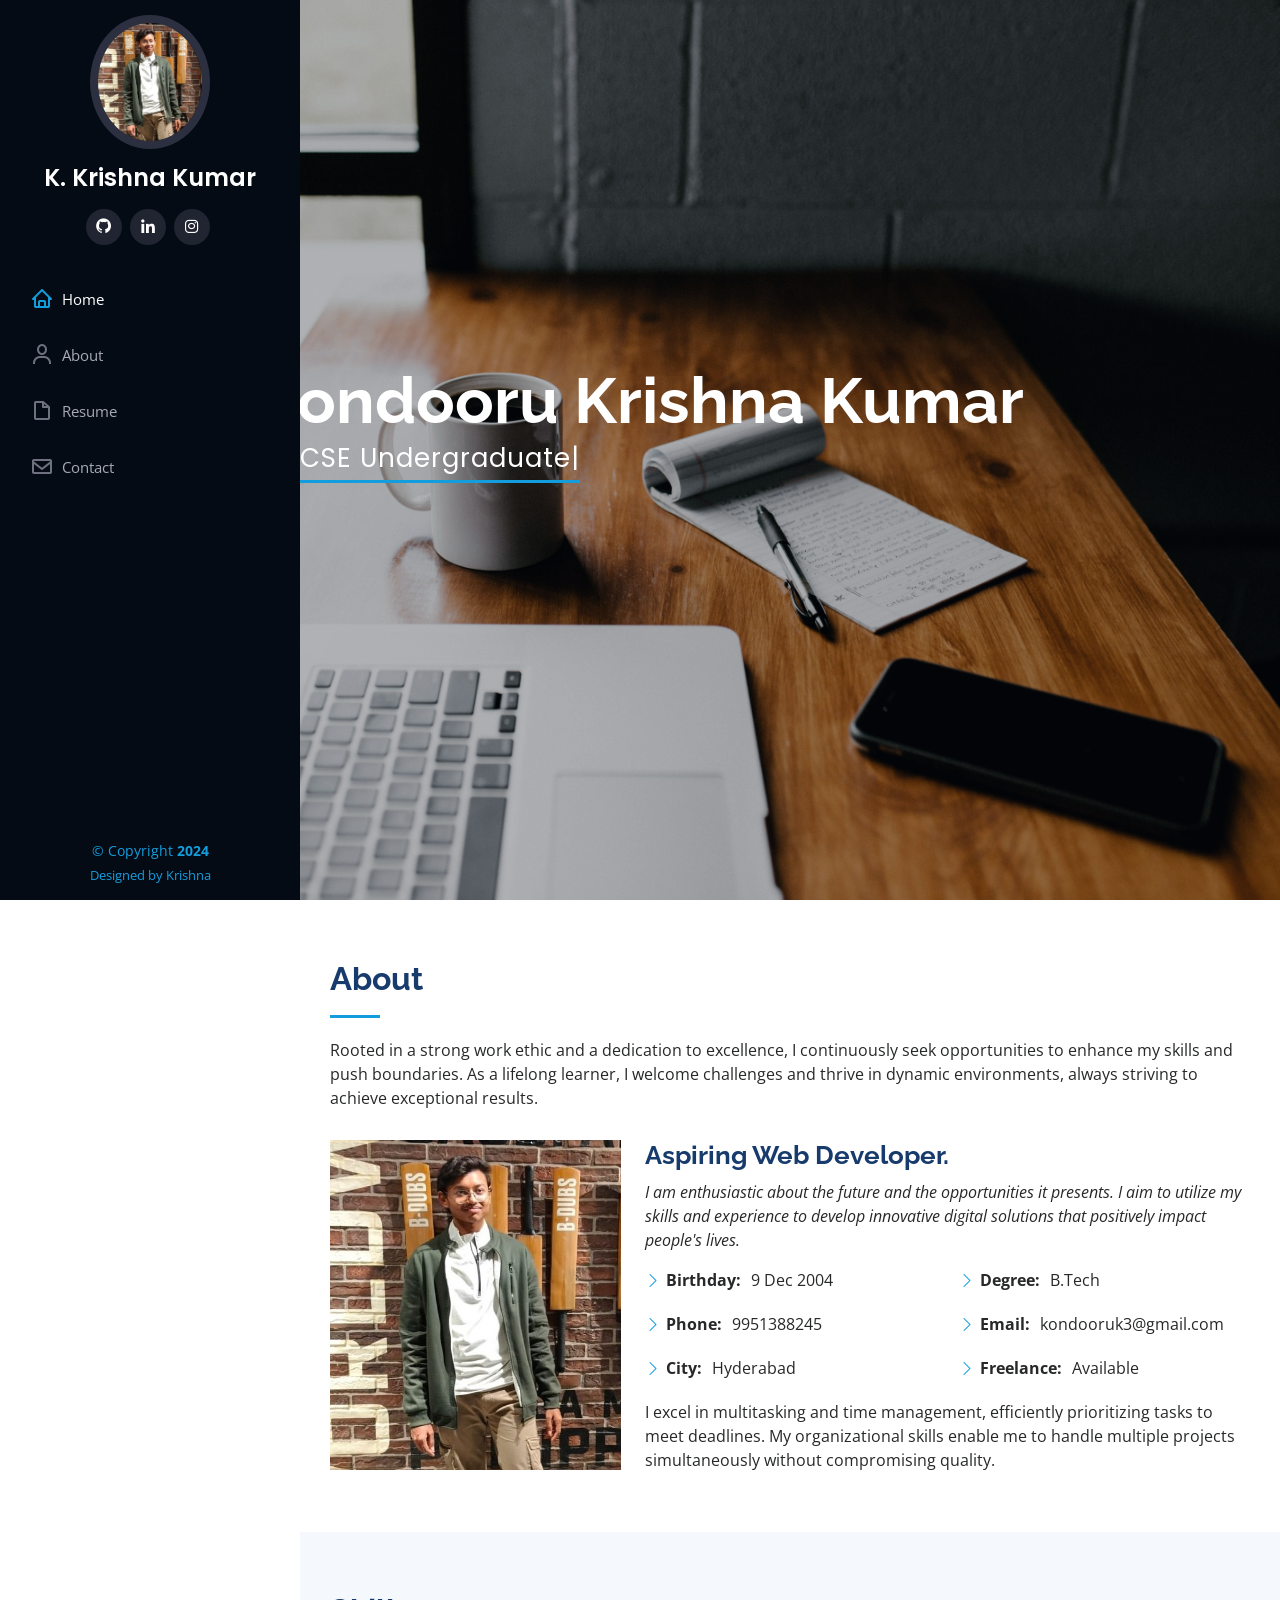
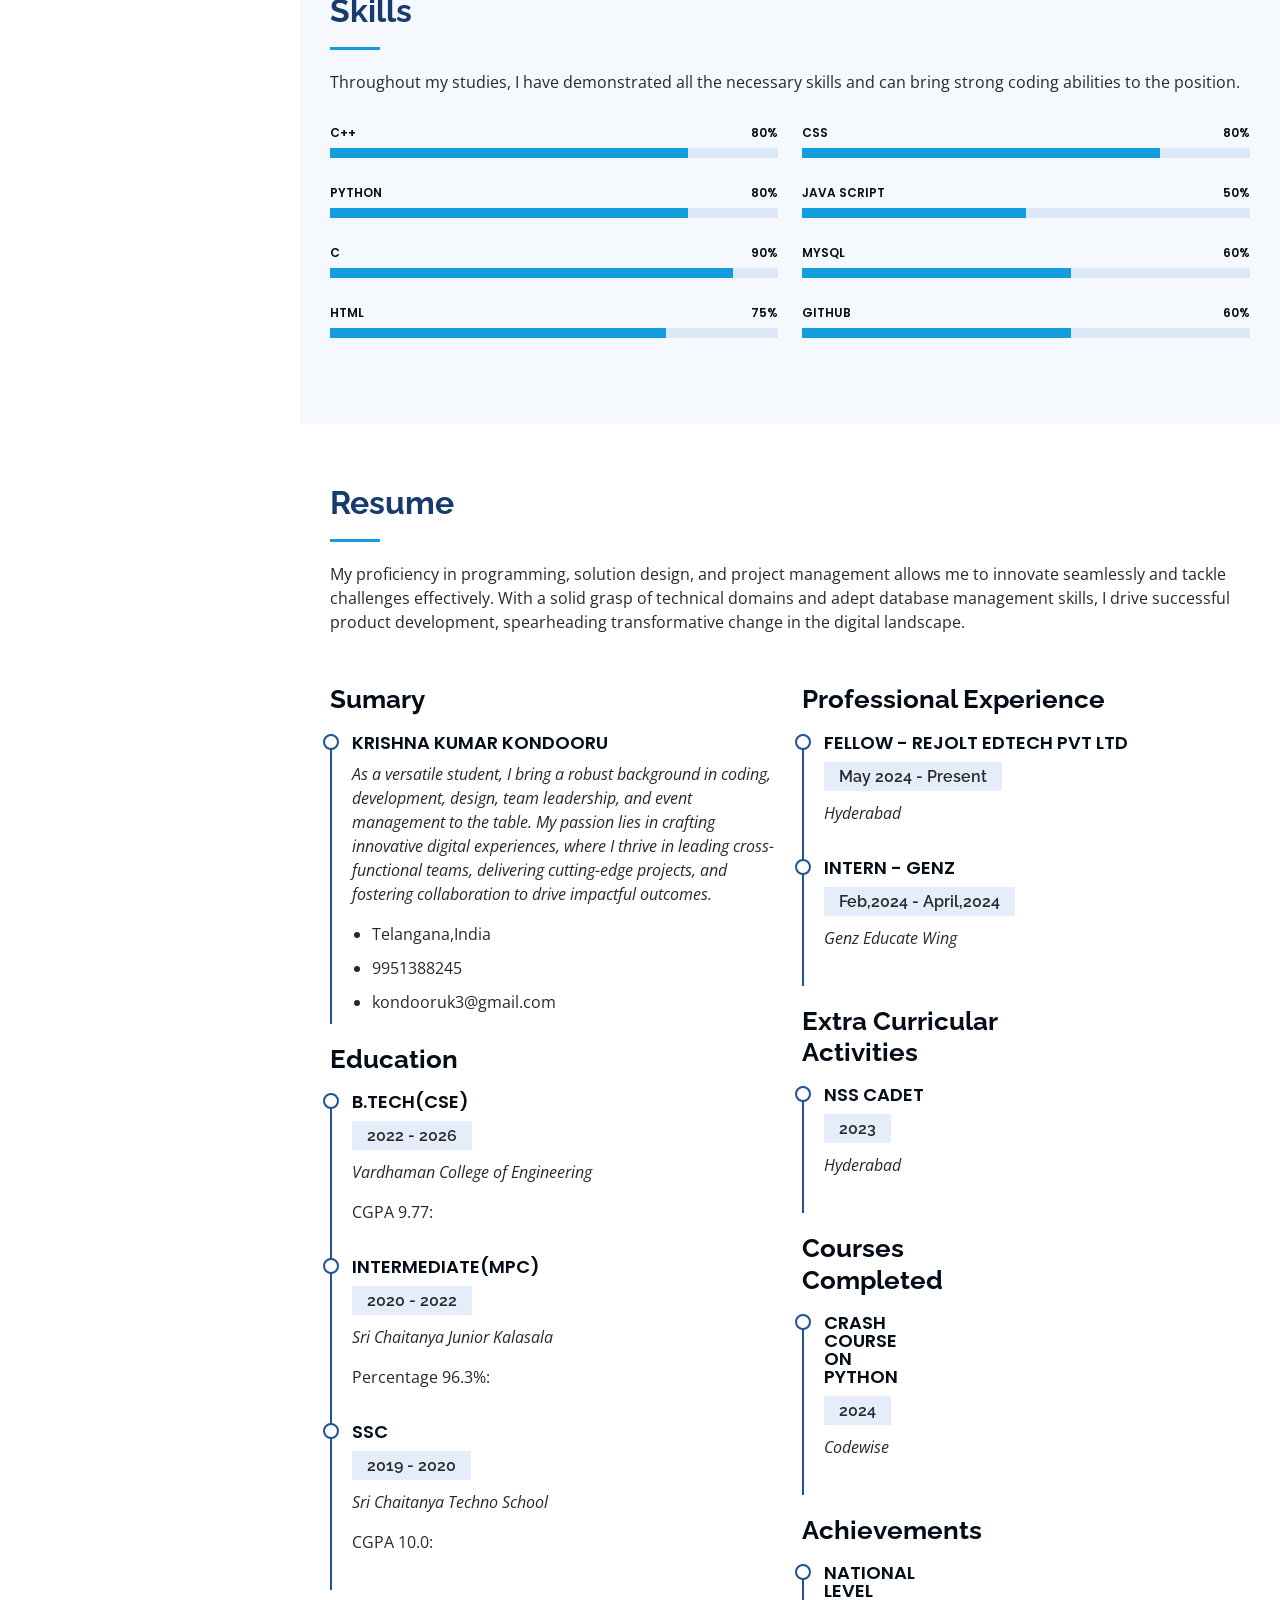
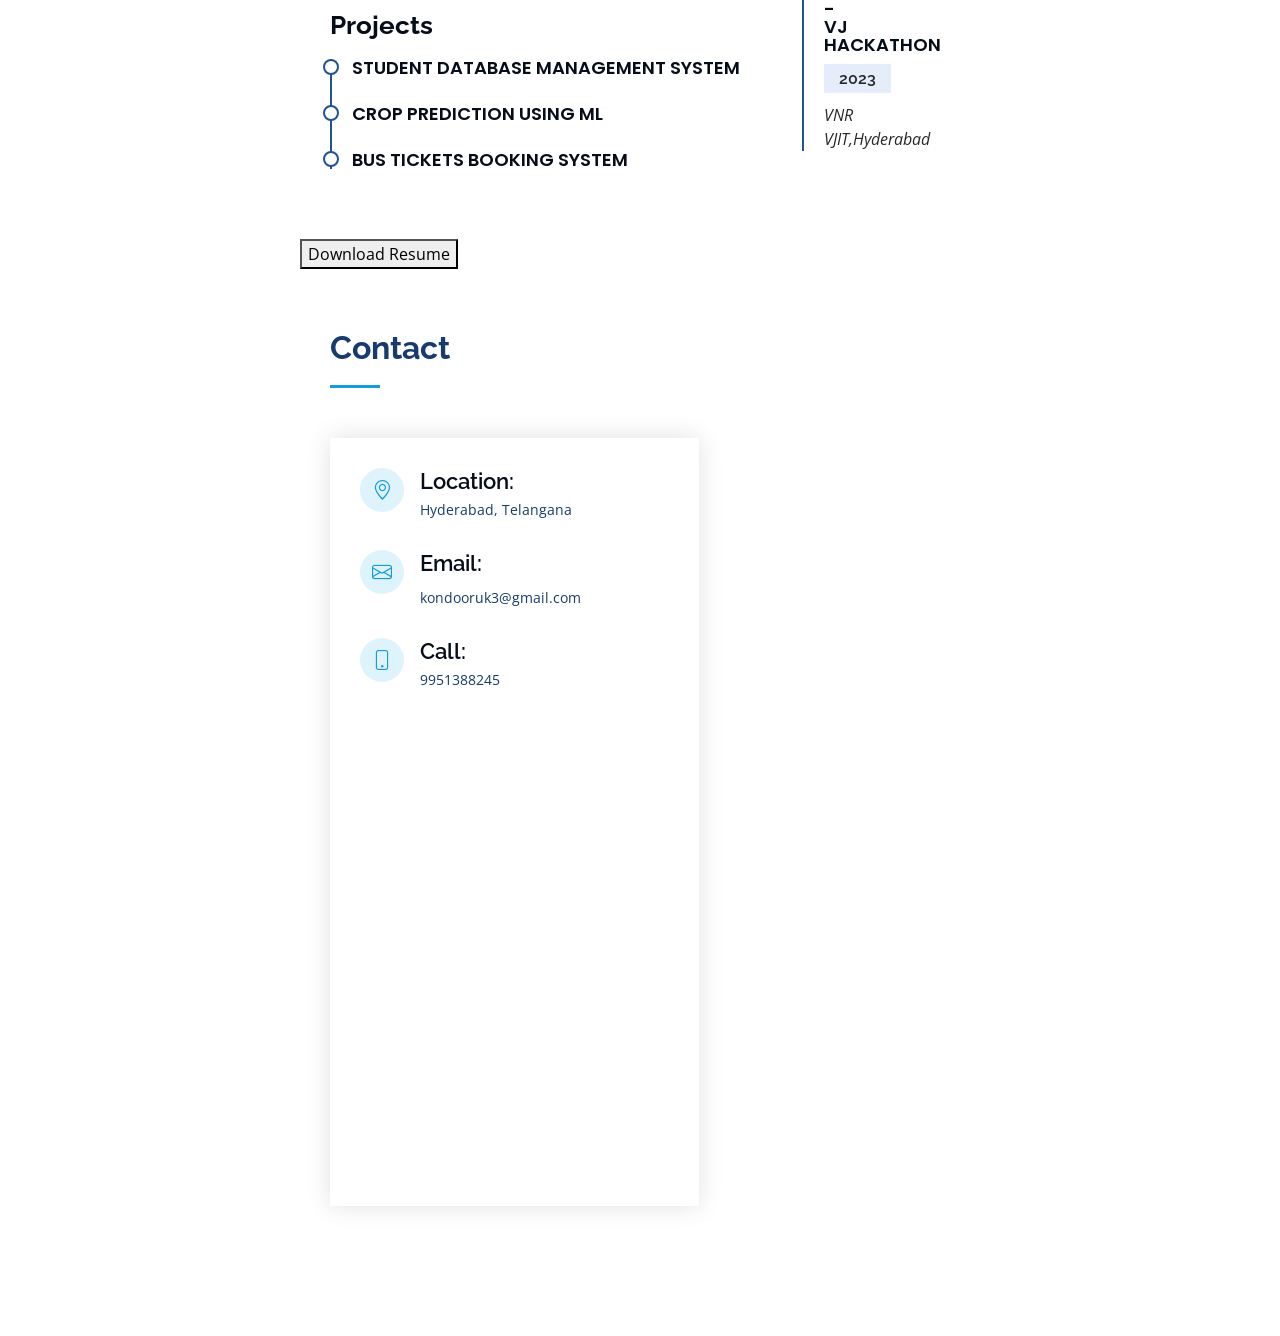
==== commit c03a33b6: "Update index.html" ====
--- a/index.html
+++ b/index.html
@@ -10,7 +10,7 @@
   <meta content="" name="keywords">
 
   <!-- Favicons -->
-  <link href="assets/img/favicon.jpg" rel="icon">
+  <link href="assets/img/Olivejacket2.jpg" rel="icon">
   <link href="assets/img/apple-touch-icon.jpg" rel="apple-touch-icon">
 
   <!-- Google Fonts -->
@@ -403,4 +403,4 @@
 
 </body>
 
-</html>+</html>
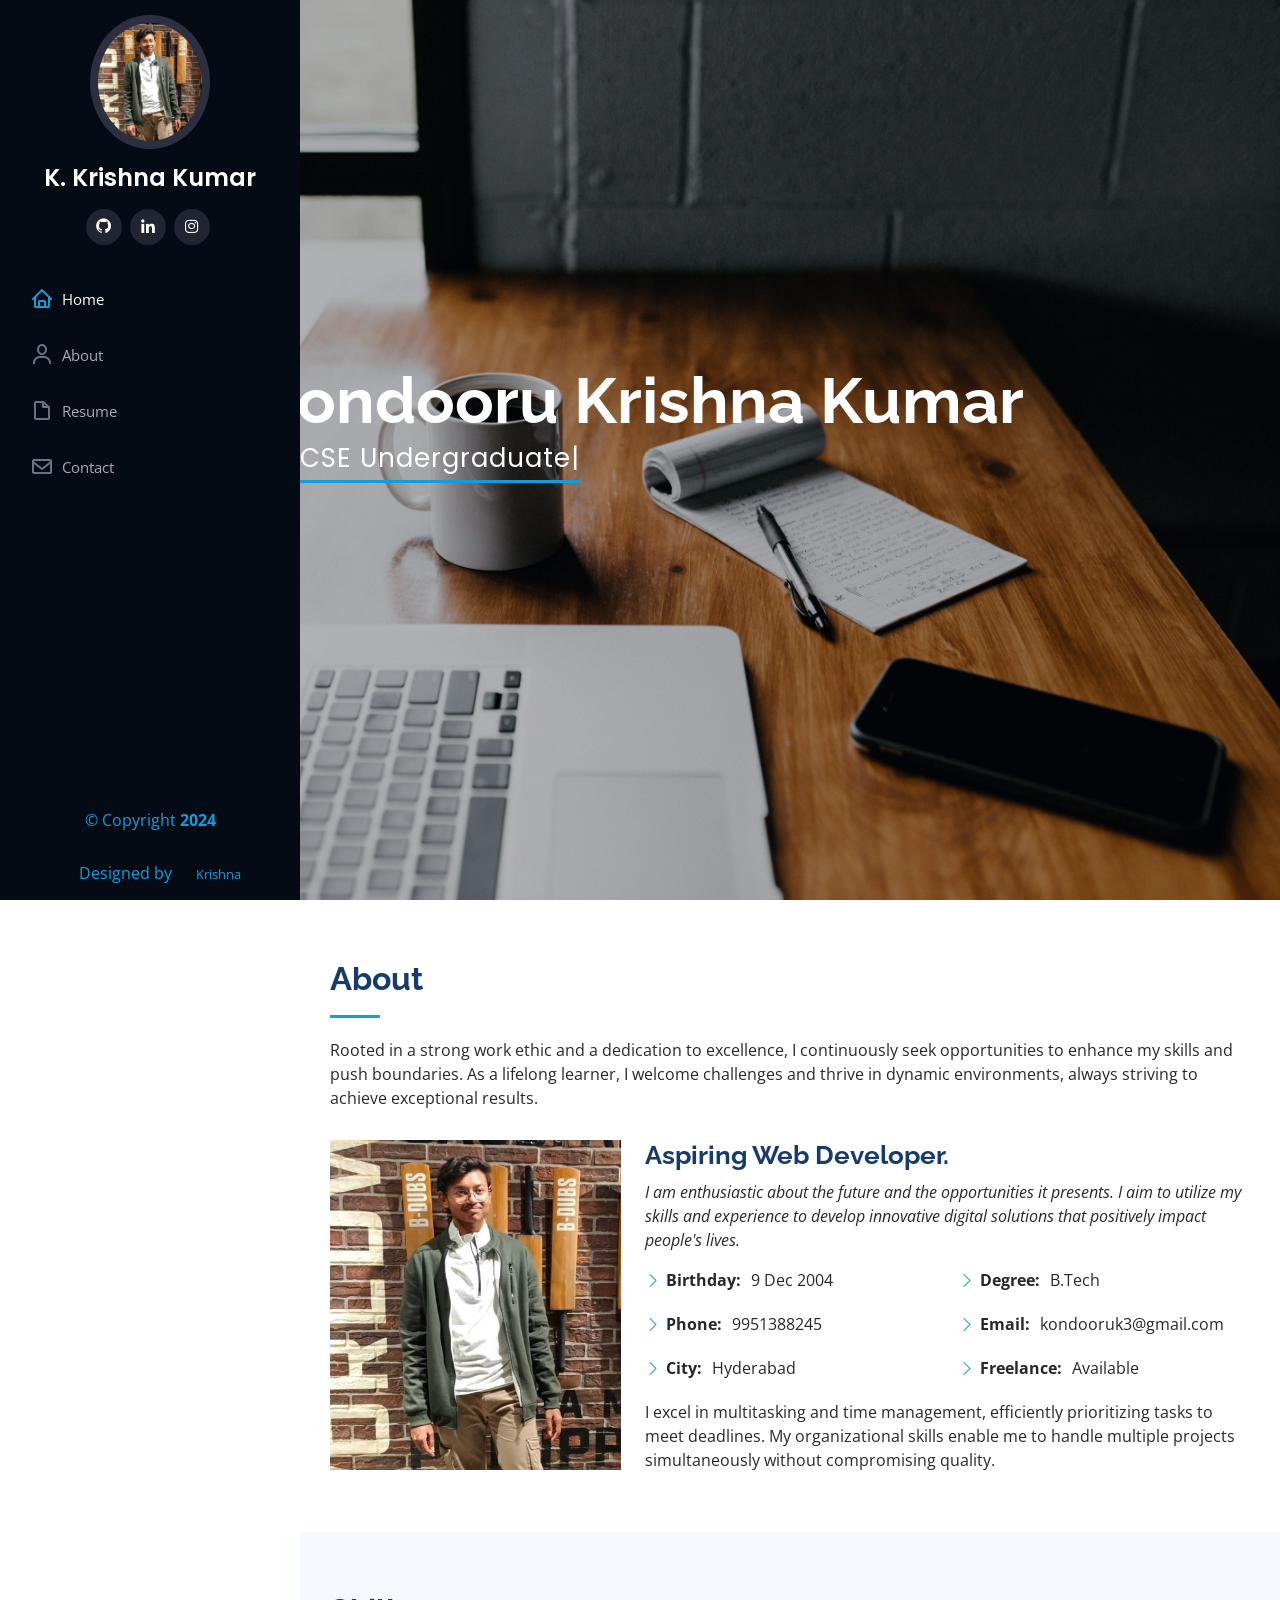
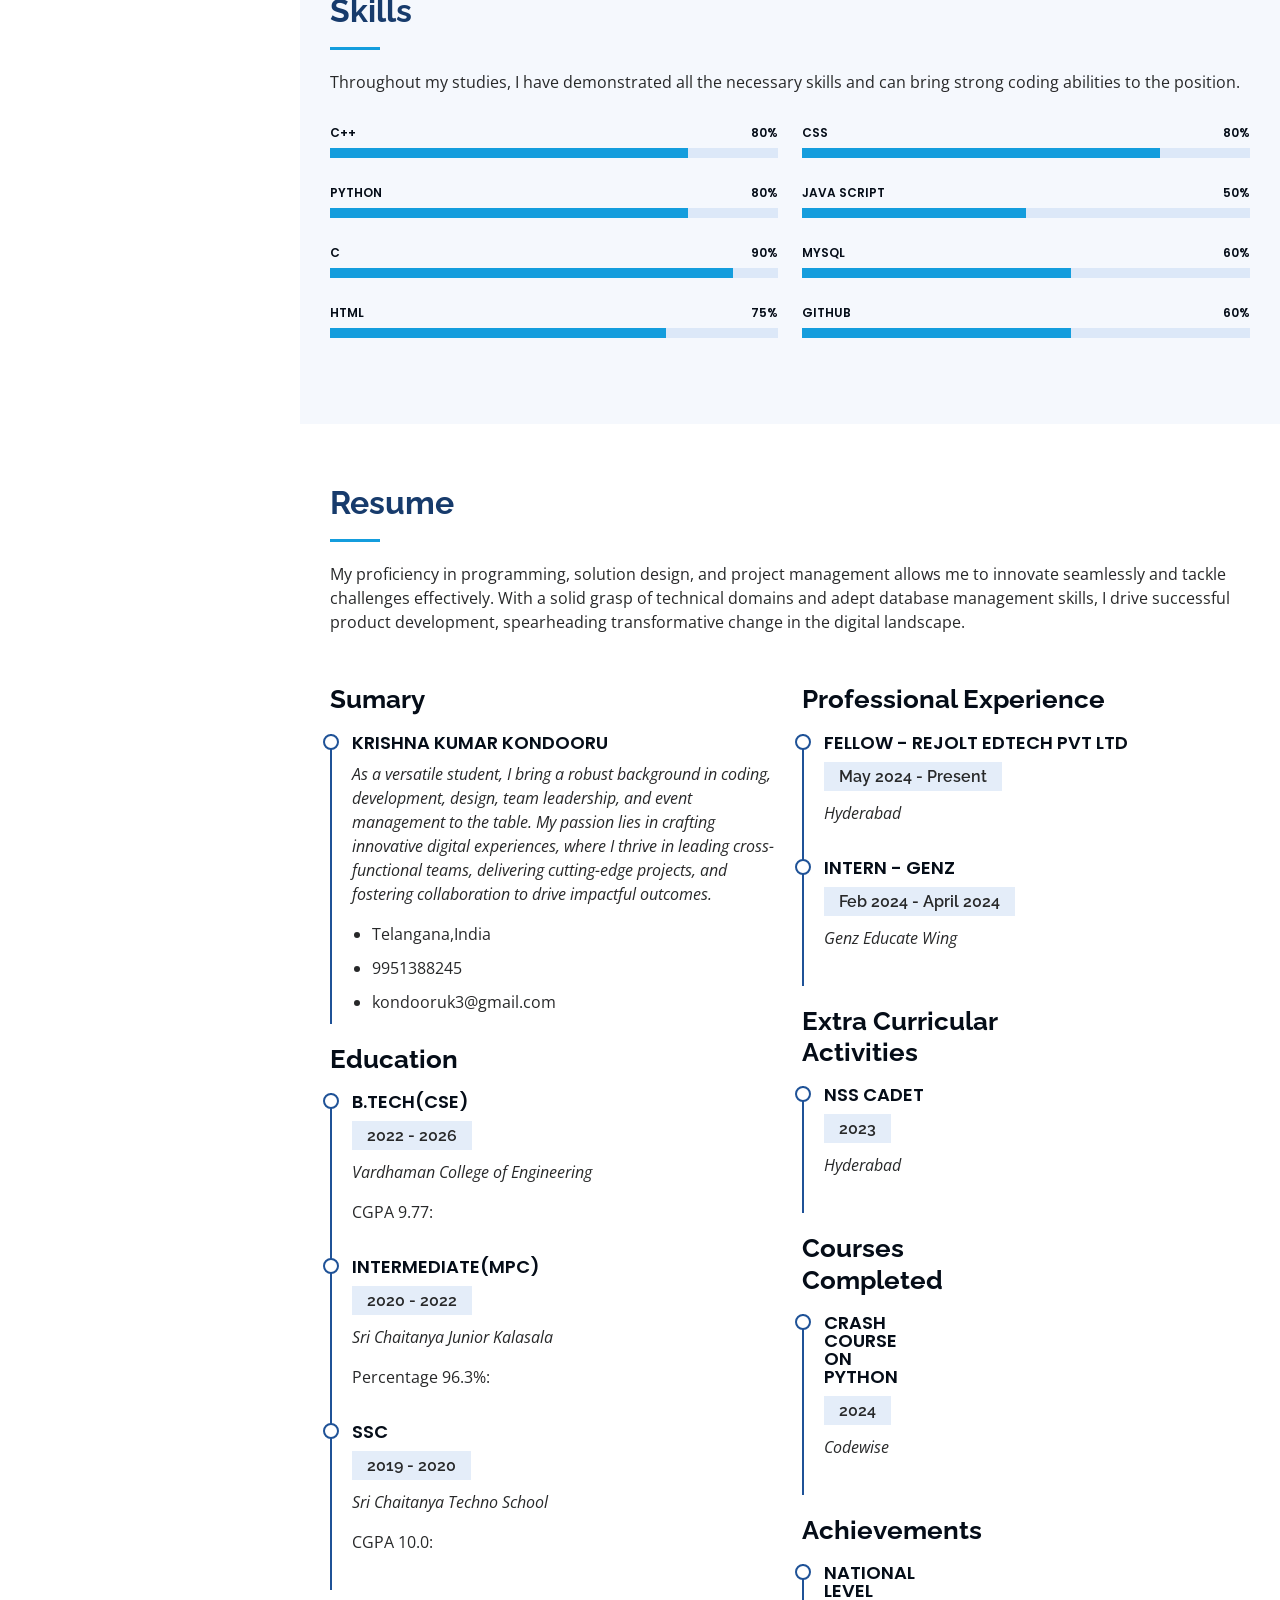
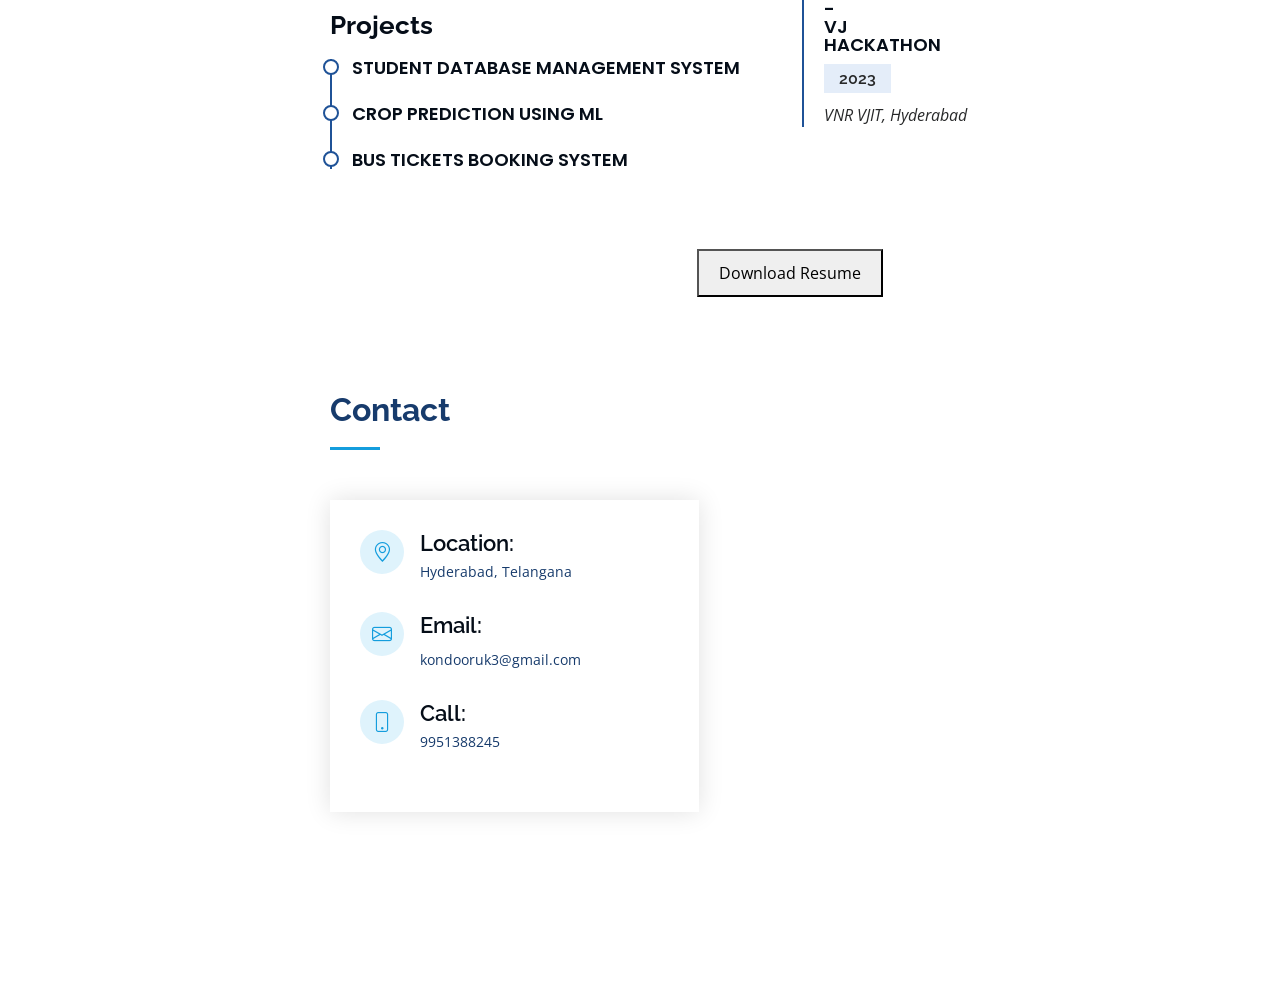
==== commit 751ed393: "Update index.html" ====
--- a/index.html
+++ b/index.html
@@ -10,7 +10,7 @@
   <meta content="" name="keywords">
 
   <!-- Favicons -->
-  <link href="assets/img/Olivejacket2.jpg" rel="icon">
+  <link href="assets/img/favicon.jpg" rel="icon">
   <link href="assets/img/apple-touch-icon.jpg" rel="apple-touch-icon">
 
   <!-- Google Fonts -->
@@ -49,7 +49,7 @@
         <img src="assets/img/Olivejacket2.jpg" alt="" class="img-fluid rounded-circle">
         <h1 class="text-light"><a href="index.html">K. Krishna Kumar </a></h1>
         <div class="social-links mt-3 text-center">
-          <a href="https://github.com/KrishnakumarKPK/K.Krishna-kumar" class="github"><i class="bx bxl-github"></i></a>
+          <a href="https://github.com/KrishnakumarKPK" class="github"><i class="bx bxl-github"></i></a>
           <a href="https://www.linkedin.com/in/kondooru-krishna-kumar-731044256/?originalSubdomain=in" class="linkedin"><i class="bx bxl-linkedin"></i></a>
           <a href="https://www.instagram.com/_krishnakumar.k/" class="instagram"><i class="bx bxl-instagram"></i></a>
 
@@ -275,7 +275,7 @@
             </div>
             <div class="resume-item">
               <h4>INTERN - GENZ </h4>
-              <h5>Feb,2024 - April,2024</h5>
+              <h5>Feb 2024 - April 2024</h5>
               <p><em>Genz Educate Wing</em></p>
               
             </div>
@@ -305,8 +305,7 @@
                   <div class="resume-item">
                     <h4>National level - VJ Hackathon  </h4>
                     <h5>2023 </h5>
-                    <p><em>VNR VJIT,Hyderabad</em></p>
-                    
+                    <span style="white-space: nowrap;"><em>VNR VJIT, Hyderabad</em></span>
                   </div>
 
           </div>
@@ -322,7 +321,7 @@
     
     
     <div class="container1">
-      <a href="file:///C:/Users/kondo/OneDrive/Desktop/K.Krishnakumar_Overleaf%20Resume%20.pdf" download="K Krishna kumar resume.pdf" class="center-button">
+      <a href="https://drive.google.com/file/d/1ObpVhZ1Efzqh8Azu9i1g2vKGjyBwyvIt/view?usp=sharing" download="K Krishna kumar resume.pdf" class="center-button">
 
       <button class="center-button">Download Resume</button>
   </div><!-- End Resume Section -->
@@ -359,7 +358,6 @@
                 <p>9951388245</p>
               </div>
 
-              <iframe src="https://www.google.com/maps/embed?pb=!1m18!1m12!1m3!1d30627.01849319169!2d78.0433556506112!3d16.354730849457038!2m3!1f0!2f0!3f0!3m2!1i1024!2i768!4f13.1!3m3!1m2!1s0x3bca0521c97f2409%3A0x4551d8fd6c7aeef!2sWanaparthy%2C%20Telangana%20509103!5e0!3m2!1sen!2sin!4v1717159327547!5m2!1sen!2sin" width="600" height="450" style="border:0;" allowfullscreen="" loading="lazy" referrerpolicy="no-referrer-when-downgrade"></iframe>          </div>
 
           
         </div>
--- a/assets/css/style.css
+++ b/assets/css/style.css
@@ -152,6 +152,20 @@
       padding-right: 12px;
     }
   }
+
+  .container1 {
+    display: flex;
+    justify-content: center; /* Centers the button horizontally */
+    align-items: center;    /* Centers the button vertically, if needed */
+              /* Makes the container take up the full height of the viewport */
+}
+
+/* Optional: Additional button styling */
+.center-button {
+    padding: 10px 20px;
+    font-size: 16px;
+    cursor: pointer;
+}
   
   /*--------------------------------------------------------------
   # Navigation Menu
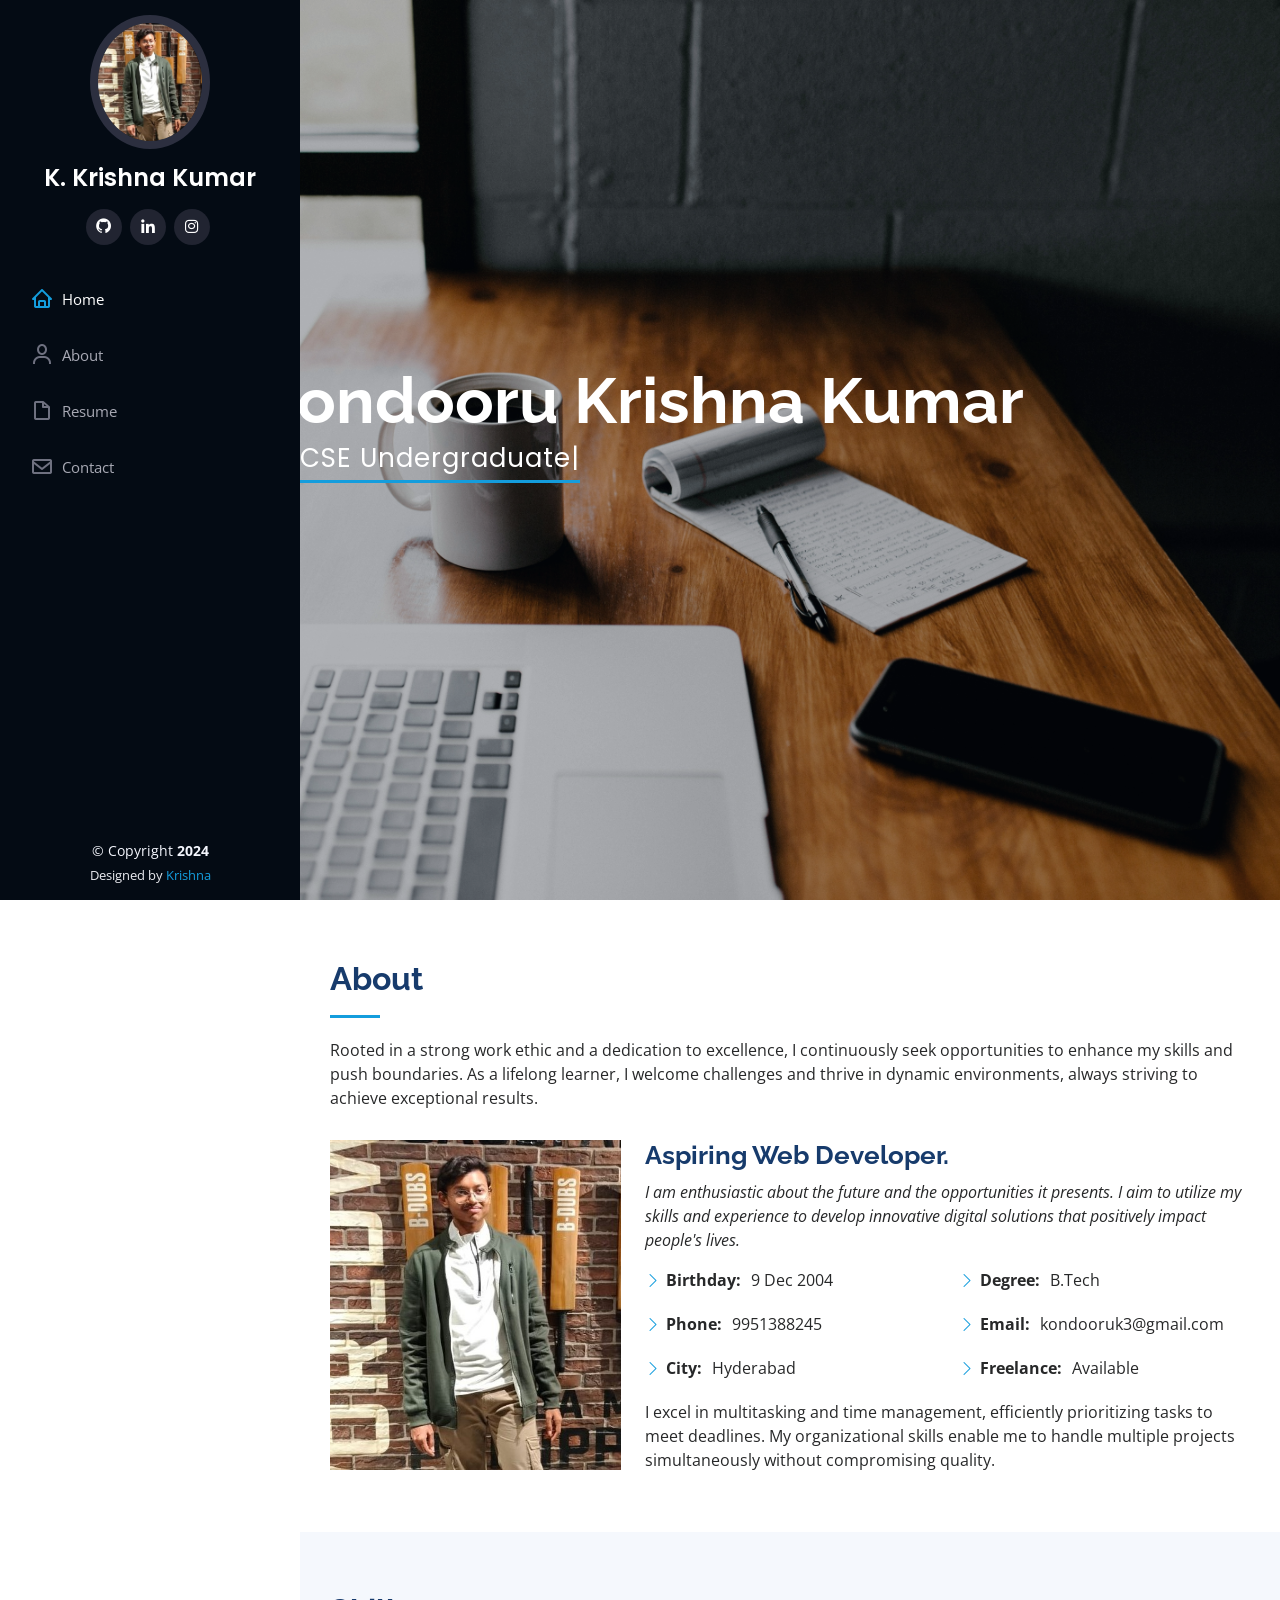
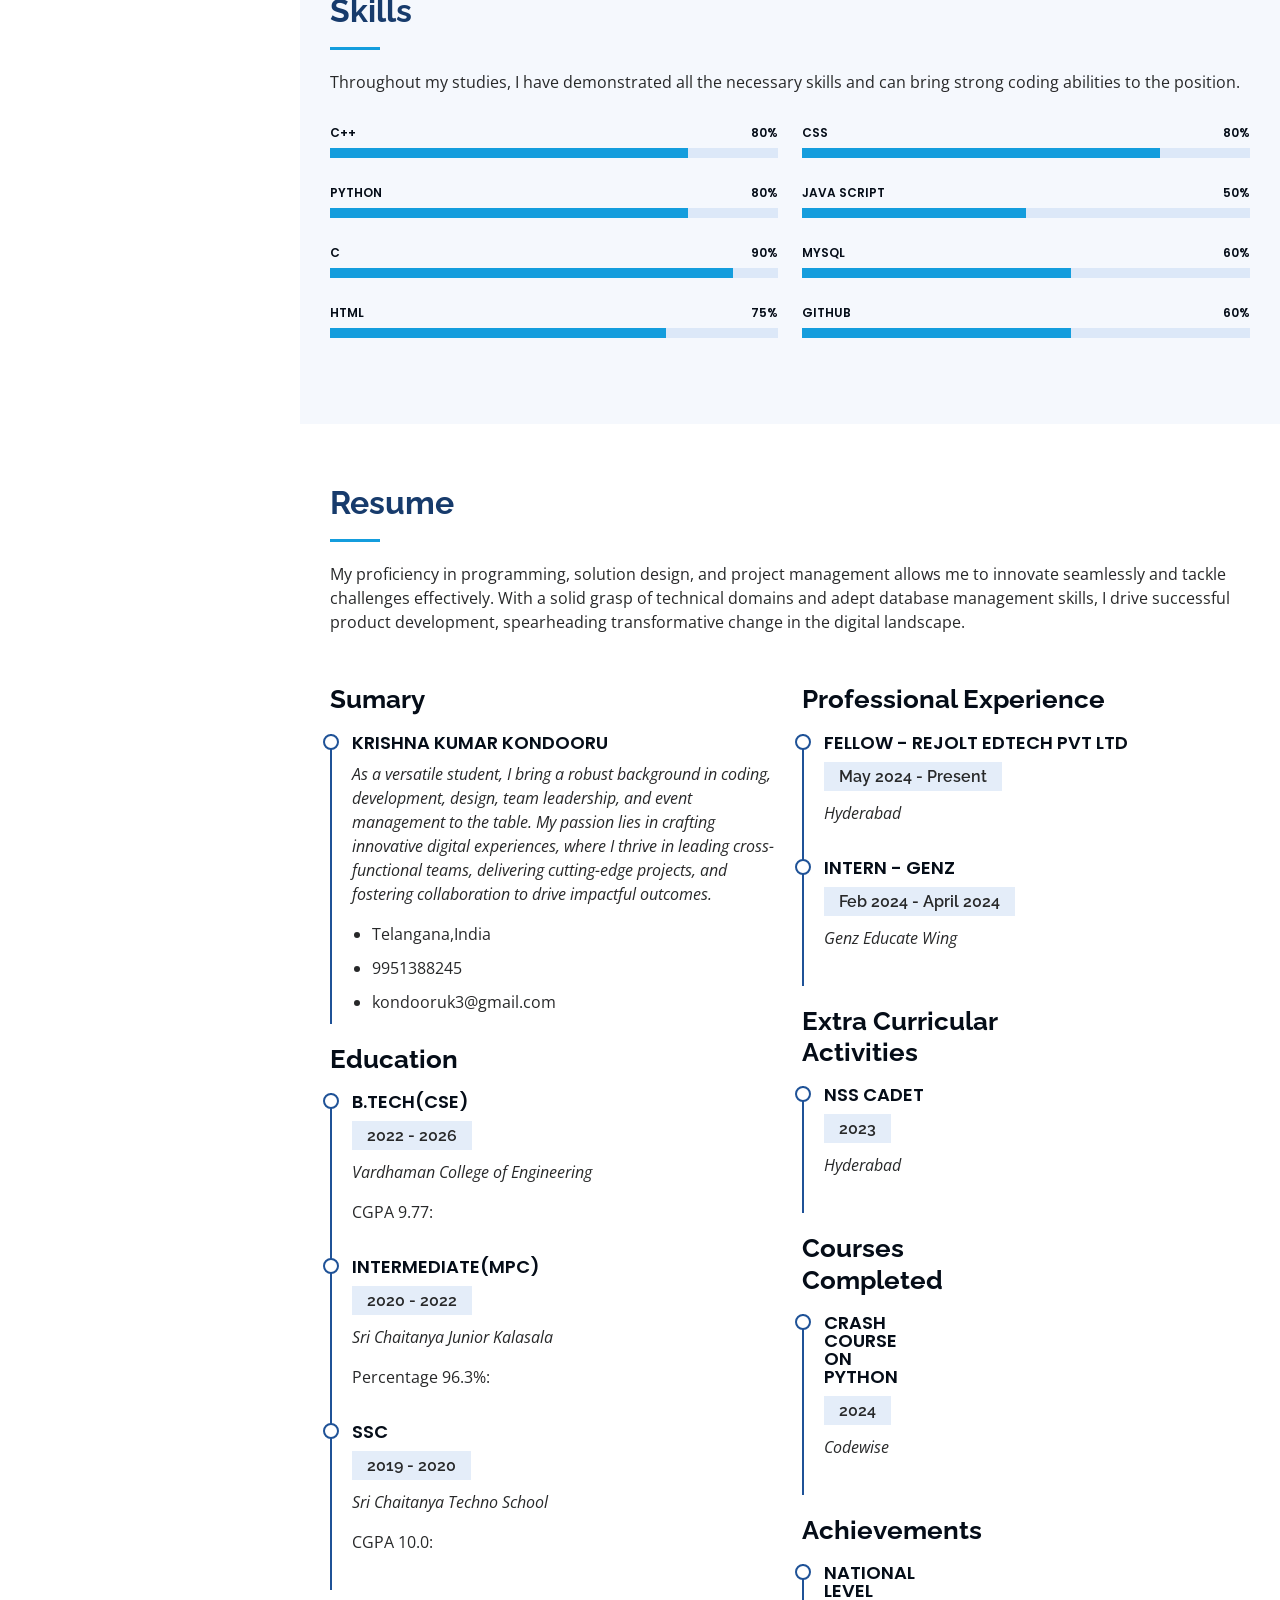
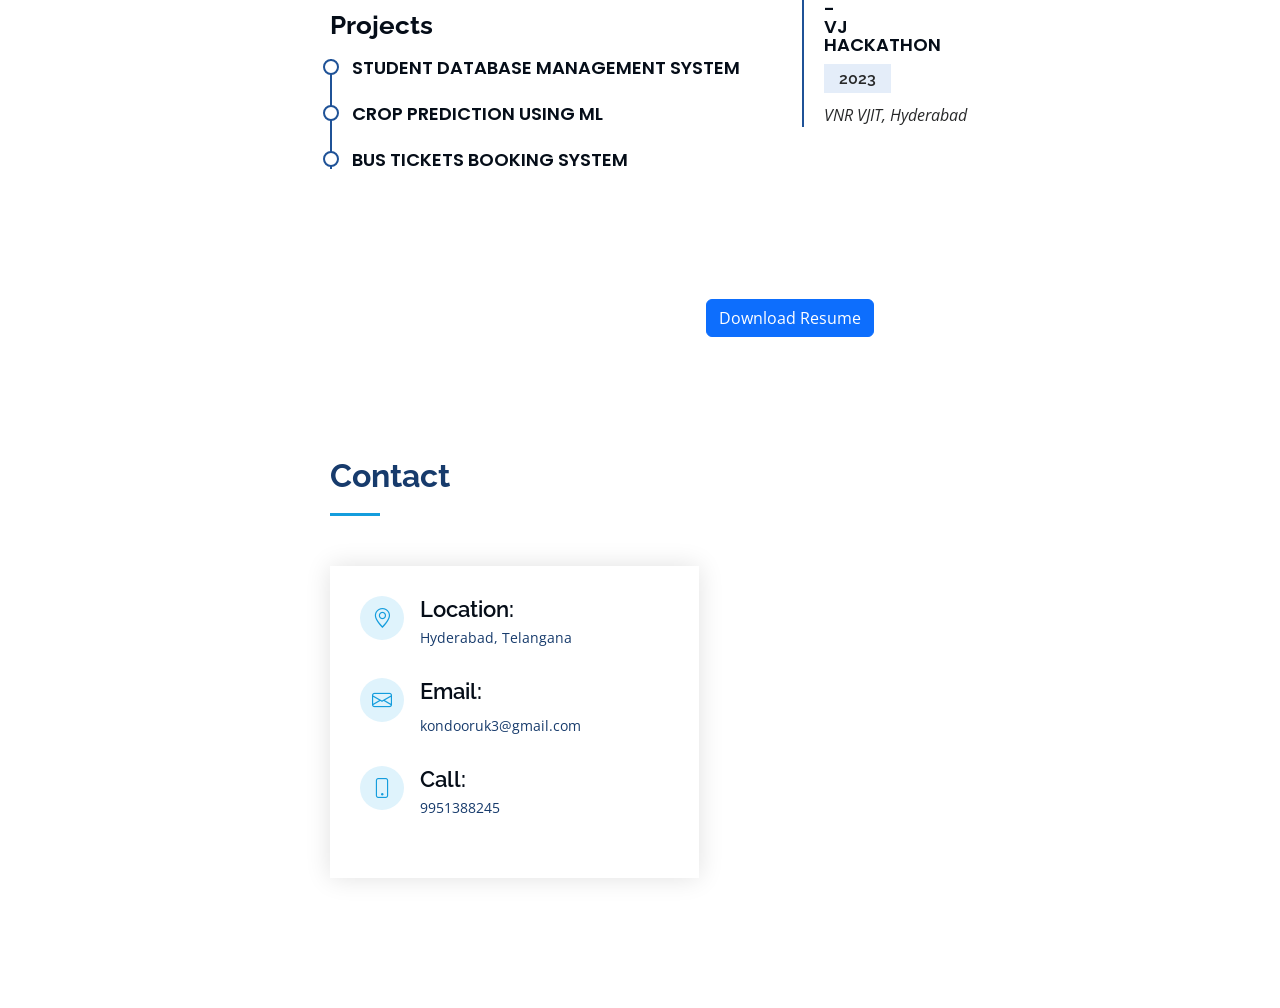
==== commit 2bf41e23: "Update index.html" ====
--- a/index.html
+++ b/index.html
@@ -10,8 +10,8 @@
   <meta content="" name="keywords">
 
   <!-- Favicons -->
-  <link href="assets/img/favicon.jpg" rel="icon">
-  <link href="assets/img/apple-touch-icon.jpg" rel="apple-touch-icon">
+  <link href="assets/img/Olivejacket2.jpg" rel="icon">
+  <link href="assets/img/Olivejacket2.jpg" rel="apple-touch-icon">
 
   <!-- Google Fonts -->
   <link href="https://fonts.googleapis.com/css?family=Open+Sans:300,300i,400,400i,600,600i,700,700i|Raleway:300,300i,400,400i,500,500i,600,600i,700,700i|Poppins:300,300i,400,400i,500,500i,600,600i,700,700i" rel="stylesheet">
@@ -318,13 +318,17 @@
 
 
     </section>
+    <section>
+      <div class="flex items-center justify-center space-x-8" style= "width: 100%; display: flex; justify-content: center;">
+        <div>
+             <a href="https://drive.google.com/file/d/1ObpVhZ1Efzqh8Azu9i1g2vKGjyBwyvIt/view?usp=sharing">   
     
+              <button type="button" class="btn btn-primary">Download Resume</button> 
+        </a>
+    </div>
+    </section>
     
-    <div class="container1">
-      <a href="https://drive.google.com/file/d/1ObpVhZ1Efzqh8Azu9i1g2vKGjyBwyvIt/view?usp=sharing" download="K Krishna kumar resume.pdf" class="center-button">
-
-      <button class="center-button">Download Resume</button>
-  </div><!-- End Resume Section -->
+    <!-- End Resume Section -->
 
     
 
